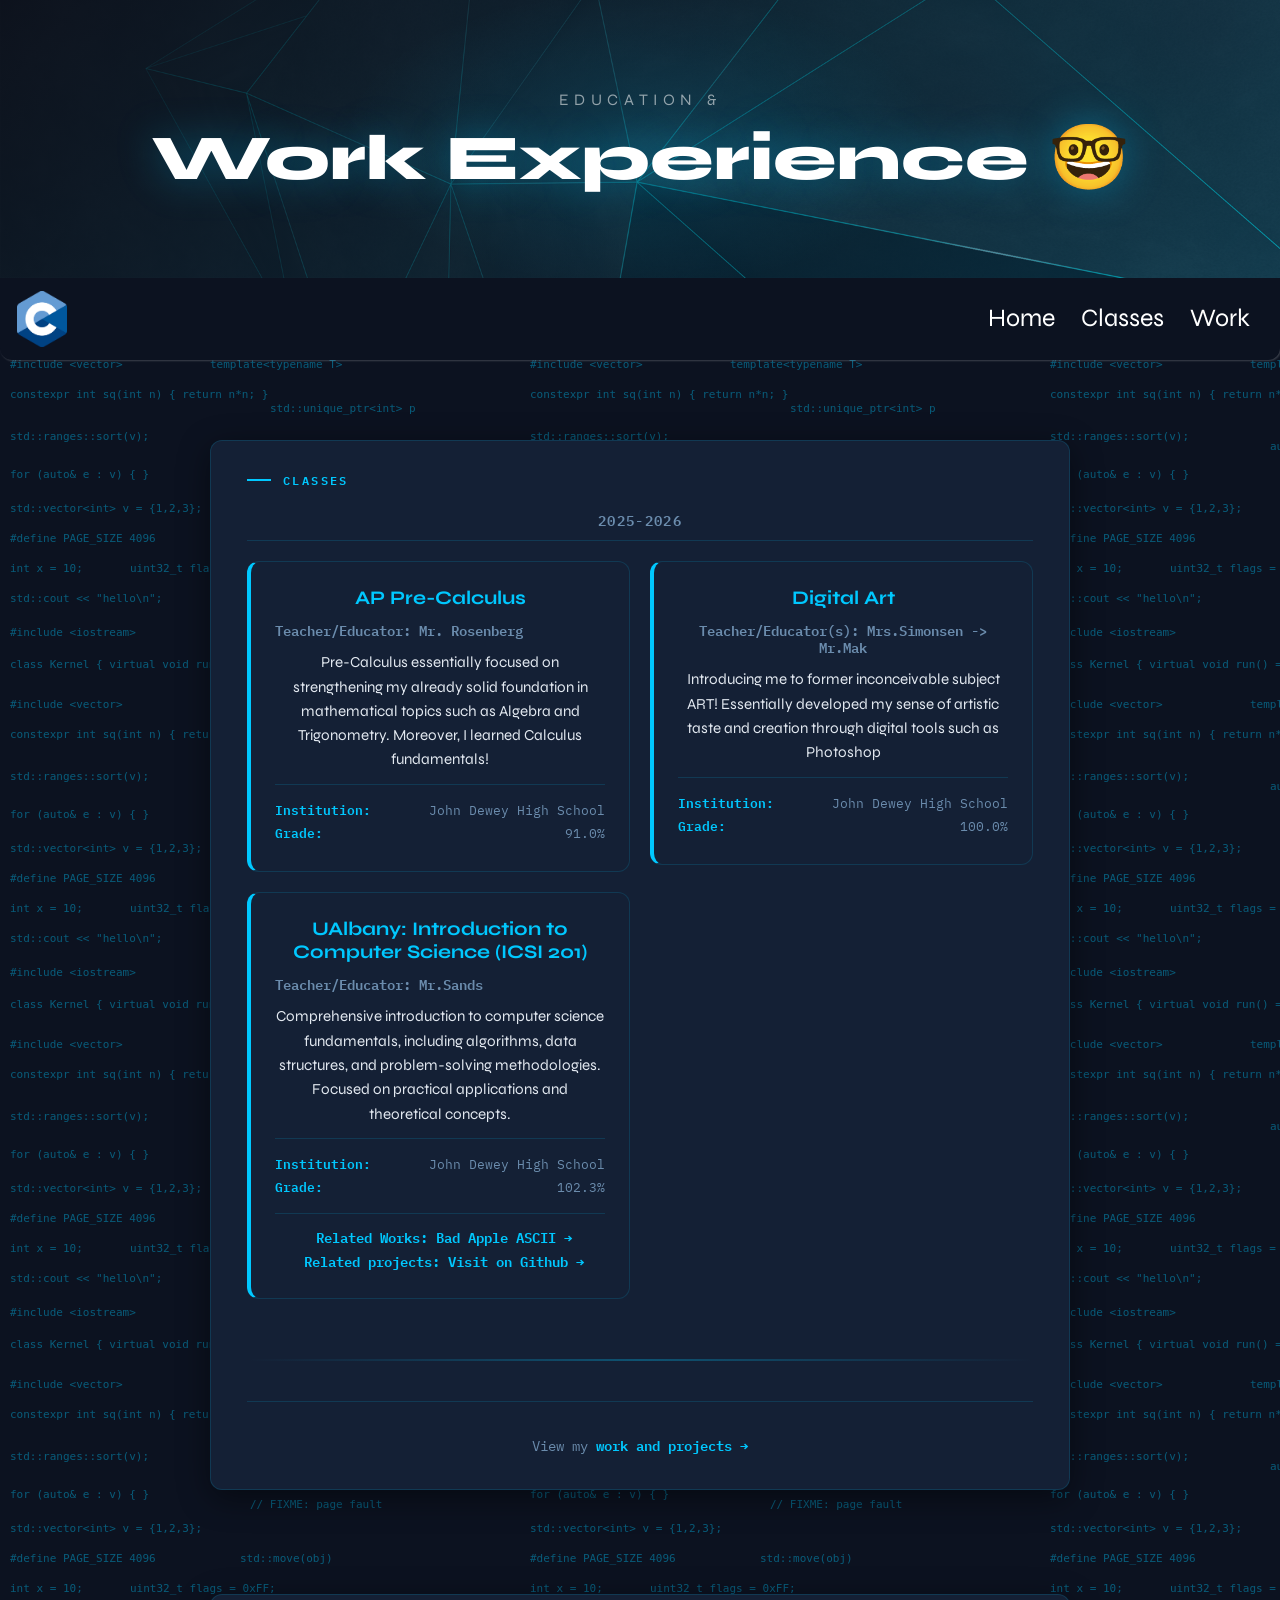
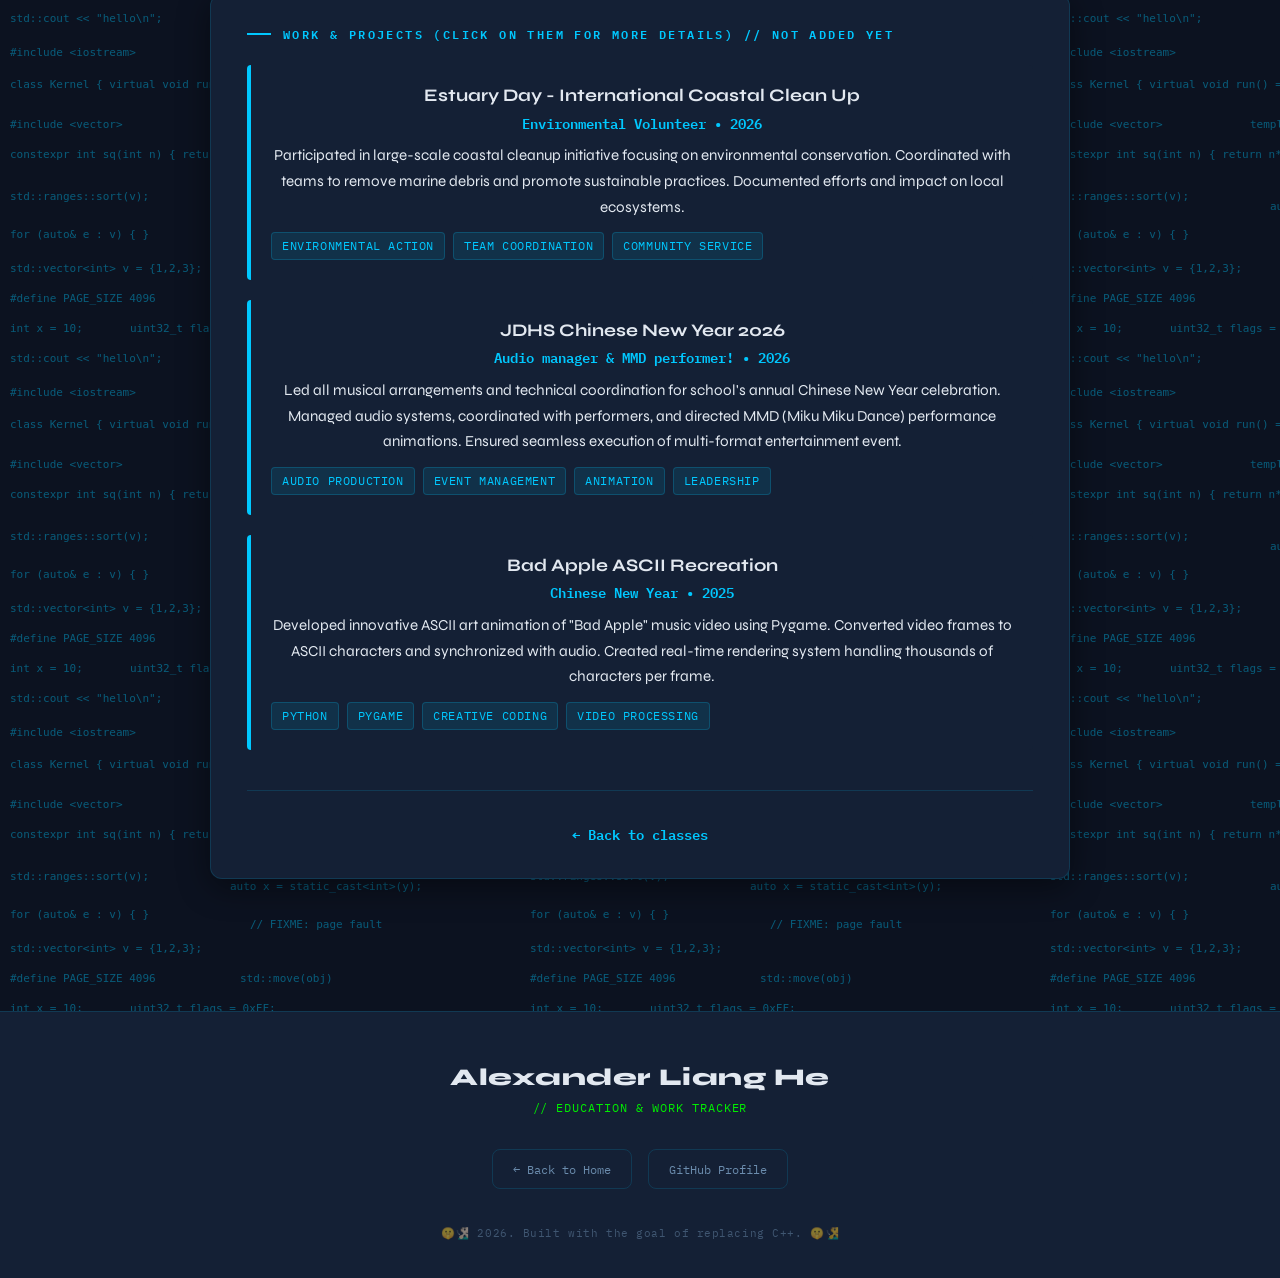
==== education.html @ f691850e "Education page" ====
﻿<!DOCTYPE html>
<html lang="en">

<head>
    <meta charset="UTF-8">
    <meta content="width=device-width, initial-scale=1" name="viewport">
    <title>Alexander's Education & Work</title>
    <link href="images/favicon.png" rel="icon">

    <!-- Google Fonts -->
    <link rel="preconnect" href="https://fonts.googleapis.com">
    <link rel="preconnect" href="https://fonts.gstatic.com" crossorigin>
    <link
        href="https://fonts.googleapis.com/css2?family=Syne:wght@400;600;700;800&family=IBM+Plex+Mono:wght@400;500;600&display=swap"
        rel="stylesheet">

    <!-- Bootstrap -->
    <link href="https://cdn.jsdelivr.net/npm/bootstrap@5.3.3/dist/css/bootstrap.min.css" rel="stylesheet">
    <script src="https://cdn.jsdelivr.net/npm/bootstrap@5.3.3/dist/js/bootstrap.bundle.min.js"></script>

    <link href="styles/header.css" rel="stylesheet" type="text/css">
    <link href="styles/intro.css" rel="stylesheet" type="text/css">
    <link href="styles/special.css" rel="stylesheet" type="text/css">
    <link href="styles/future.css" rel="stylesheet" type="text/css">
    <link href="styles/footer.css" rel="stylesheet" type="text/css">
    <link href="styles/class.css" rel="stylesheet" type="text/css">
</head>

<body>
    <!-- HEADER -->
    <div class="header">
        <div class="header-title">
            <h1 class="div-header-text">Education &</h1>
            <h1 class="div-header-text">Work Experience 🤓</h1>
        </div>
    </div>

    <!-- NAVBAR -->
    <nav class="navbar navbar-expand-sm navbar-dark nav-bg sticky-top">
        <div class="container-fluid">
            <a href="index.html" class="navbar-icon">
                <img src="images/C_Logo.png" class="navbar-brand logo" alt="Logo" width="50px">
                <button class="navbar-toggler" type="button" data-bs-toggle="collapse" data-bs-target="#mynavbar">
                    <span class="navbar-toggler-icon"></span>
                </button>
            </a>
            <div class="collapse navbar-collapse" id="mynavbar">
                <ul class="navbar-nav" style="margin-left: auto;">
                    <li class="nav-item nav-item-active">
                        <a class="nav-link" href="index.html">Home</a>
                    </li>
                    <li class="nav-item nav-item-active">
                        <a class="nav-link" href="#classes">Classes</a>
                    </li>
                    <li class="nav-item nav-item-active">
                        <a class="nav-link" href="#work">Work</a>
                    </li>
                </ul>
            </div>
        </div>
    </nav>

    <div class="contents">
        <!-- CLASSES SECTION -->
        <div class="intro education-section" id="classes">
            <h2 class="section-title">Classes</h2>

            <!-- 2025-2026 Year Group -->
            <h3 class="year-group-title">2025-2026</h3>
            <div class="classes-container">
                <div class="class">
                    <h2>AP Pre-Calculus</h2>
                    <h3>Teacher/Educator: Mr. Rosenberg</h3>
                    <p>Pre-Calculus essentially focused on strengthening my already solid foundation in mathematical
                        topics such as Algebra and Trigonometry. Moreover, I learned Calculus fundamentals!</p>
                    <div class="class-meta">
                        <div class="class-meta-item">
                            <span class="class-meta-label">Institution:</span>
                            <span>John Dewey High School</span>
                        </div>
                        <div class="class-meta-item">
                            <span class="class-meta-label">Grade:</span>
                            <span>91.0%</span>
                        </div>
                    </div>
                </div>

                <div class="class">
                    <h2>Digital Art</h2>
                    <h3>Teacher/Educator(s): Mrs.Simonsen -> Mr.Mak</h3>
                    <p>Introducing me to former inconceivable subject ART! Essentially developed my sense of artistic
                        taste and creation through digital tools such as Photoshop</p>
                    <div class="class-meta">
                        <div class="class-meta-item">
                            <span class="class-meta-label">Institution:</span>
                            <span>John Dewey High School</span>
                        </div>
                        <div class="class-meta-item">
                            <span class="class-meta-label">Grade:</span>
                            <span>100.0%</span>
                        </div>
                    </div>
                </div>

                <div class="class">
                    <h2>UAlbany: Introduction to Computer Science (ICSI 201)</h2>
                    <h3>Teacher/Educator: Mr.Sands</h3>
                    <p>Comprehensive introduction to computer science fundamentals, including algorithms, data
                        structures, and problem-solving methodologies. Focused on practical applications and theoretical
                        concepts.</p>
                    <div class="class-meta">
                        <div class="class-meta-item">
                            <span class="class-meta-label">Institution:</span>
                            <span>John Dewey High School</span>
                        </div>
                        <div class="class-meta-item">
                            <span class="class-meta-label">Grade:</span>
                            <span>102.3%</span>
                        </div>
                    </div>
                    <div class="class-related-work">
                        <a href="#work-badapple" class="work-link">Related Works: Bad Apple ASCII →</a>
                        <a href="#" class="work-link">Related projects: Visit on Github →</a>
                    </div>
                </div>



            </div>

            <div class="section-divider"></div>

            <div class="section-redirect">
                <p>View my <a href="#work" class="redirect-link">work and projects →</a></p>
            </div>
        </div>

        <!-- WORK SECTION -->
        <div class="intro education-section" id="work">
            <h2 class="section-title">Work & Projects (Click on them for more details) // Not added yet</h2>

            <div class="work-container">
                <!-- Example Work 1 -->
                <div class="work" id="work-estuary">
                    <h2>Estuary Day - International Coastal Clean Up</h2>
                    <h3> Environmental Volunteer • 2026</h3>
                    <p>Participated in large-scale coastal cleanup initiative focusing on environmental
                        conservation. Coordinated with teams to remove marine debris and promote sustainable
                        practices. Documented efforts and impact on local ecosystems.</p>
                    <div class="work-tags">
                        <span class="work-tag">Environmental Action</span>
                        <span class="work-tag">Team Coordination</span>
                        <span class="work-tag">Community Service</span>
                    </div>
                </div>

                <!-- Example Work 2 -->
                <div class="work" id="work-cny">
                    <h2>JDHS Chinese New Year 2026</h2>
                    <h3> Audio manager & MMD performer! • 2026</h3>
                    <p>Led all musical arrangements and technical coordination for school's annual Chinese New
                        Year celebration. Managed audio systems, coordinated with performers, and directed MMD
                        (Miku Miku Dance) performance animations. Ensured seamless execution of multi-format
                        entertainment event.</p>
                    <div class="work-tags">
                        <span class="work-tag">Audio Production</span>
                        <span class="work-tag">Event Management</span>
                        <span class="work-tag">Animation</span>
                        <span class="work-tag">Leadership</span>
                    </div>
                </div>

                <!-- Example Work 3 -->
                <div class="work" id="work-badapple">
                    <h2>Bad Apple ASCII Recreation</h2>
                    <h3>Chinese New Year • 2025</h3>
                    <p>Developed innovative ASCII art animation of "Bad Apple" music video using Pygame.
                        Converted video frames to ASCII characters and synchronized with audio. Created
                        real-time rendering system handling thousands of characters per frame.</p>
                    <div class="work-tags">
                        <span class="work-tag">Python</span>
                        <span class="work-tag">Pygame</span>
                        <span class="work-tag">Creative Coding</span>
                        <span class="work-tag">Video Processing</span>
                    </div>
                </div>
            </div>

            <div class="section-redirect">
                <p><a href="#classes" class="redirect-link">← Back to classes</a></p>
            </div>
        </div>
    </div>

    <!-- FOOTER -->
    <div class="site-footer">
        <h3 class="footer-name">Alexander Liang He</h3>
        <p class="footer-tagline">// EDUCATION & WORK TRACKER</p>
        <div class="footer-links">
            <a href="index.html" class="footer-link">← Back to Home</a>
            <a href="https://github.com/Dynosuars" class="footer-link">GitHub Profile</a>
        </div>
        <p class="footer-copy">🤫🧏🏻‍♂️ 2026. Built with the goal of replacing C++. 🤫🧏‍♂️</p>
    </div>
</body>

</html>
---- styles/header.css ----
/* ============================================================
   C++ CODE PATTERN — tiled SVG on the body background
   ============================================================ */
body {
    /* The SVG tile is a 520×340 block with ~8 staggered code lines.
       It repeats seamlessly in both axes across the entire page.    */
    background-color: var(--bg, #0c1220);
    background-image: url("data:image/svg+xml,%3Csvg xmlns='http://www.w3.org/2000/svg' width='520' height='340'%3E%3Cstyle%3Etext%7Bfont-family:'IBM Plex Mono',monospace;font-size:11px;fill:%2300c8ff;fill-opacity:.4%7D%3C/style%3E%3Ctext x='10'  y='28' %3E%23include %26lt%3Bvector%26gt%3B%3C/text%3E%3Ctext x='210' y='28' fill='%23a78bfa' fill-opacity='.065'%3Etemplate%26lt%3Btypename T%26gt%3B%3C/text%3E%3Ctext x='10'  y='58' %3Econstexpr int sq(int n) %7B return n*n%3B %7D%3C/text%3E%3Ctext x='270' y='72' fill='%23a78bfa' fill-opacity='.065'%3Estd%3A%3Aunique_ptr%26lt%3Bint%26gt%3B p%3C/text%3E%3Ctext x='10'  y='100'%3Estd%3A%3Aranges%3A%3Asort(v)%3B%3C/text%3E%3Ctext x='230' y='110'%3Eauto x %3D static_cast%26lt%3Bint%26gt%3B(y)%3B%3C/text%3E%3Ctext x='10'  y='138'%3Efor (auto%26amp%3B e : v) %7B %7D%3C/text%3E%3Ctext x='250' y='148' fill='%23a78bfa' fill-opacity='.065'%3E%2F%2F FIXME%3A page fault%3C/text%3E%3Ctext x='10'  y='172'%3Estd%3A%3Avector%26lt%3Bint%26gt%3B v %3D %7B1%2C2%2C3%7D%3B%3C/text%3E%3Ctext x='10'  y='202'%3E%23define PAGE_SIZE 4096%3C/text%3E%3Ctext x='240' y='202' fill='%23a78bfa' fill-opacity='.12'%3Estd%3A%3Amove(obj)%3C/text%3E%3Ctext x='10'  y='232'%3Eint x %3D 10%3B%3C/text%3E%3Ctext x='130' y='232'%3Euint32_t flags %3D 0xFF%3B%3C/text%3E%3Ctext x='10'  y='262'%3Estd%3A%3Acout %26lt%3B%26lt%3B %22hello%5Cn%22%3B%3C/text%3E%3Ctext x='240' y='272' fill='%23a78bfa' fill-opacity='.065'%3Enamespace os %7B %7D%3C/text%3E%3Ctext x='10'  y='296'%3E%23include %26lt%3Biostream%26gt%3B%3C/text%3E%3Ctext x='240' y='306'%3Esize_t n %3D sizeof(int)%3B%3C/text%3E%3Ctext x='10'  y='328' fill='%23a78bfa' fill-opacity='.065'%3Eclass Kernel %7B virtual void run() %3D 0%3B %7D%3B%3C/text%3E%3C/svg%3E");
    background-repeat: repeat;
    background-size: 520px 340px;
}

/* Lift all real content above the pattern */
.header,
.contents {
    position: relative;
    z-index: 1;
}

/* ============================================================
   DESIGN TOKENS
   ============================================================ */
:root {
    --bg:        #0c1220;
    --surface:   #142035;
    --surface-2: #1b2d47;
    --accent:    #00c8ff;
    --accent-2:  #a78bfa;
    --text:      #e2e8f0;
    --muted:     #6b8cad;
    --border:    rgba(0, 200, 255, 0.15);
    --shadow:    0 8px 32px rgba(0, 0, 0, 0.45);
    --font-head: 'Syne', sans-serif;
    --font-mono: 'IBM Plex Mono', monospace;
    --radius:    12px;
}

/* ============================================================
   BASE
   ============================================================ */
*,
*::before,
*::after {
    box-sizing: border-box;
}

body {
    margin: 0;
    padding: 0;
    font-family: var(--font-head);
    background-color: var(--bg);
    color: var(--text);
    -webkit-font-smoothing: antialiased;
}

/* ============================================================
   HEADER
   ============================================================ */
.header {
    position: relative;
    padding: 90px 20px 80px;
    text-align: center;
    background-image: url("../images/bg3.png");
    background-repeat: no-repeat;
    background-position: center center;
    background-size: cover;
    overflow: hidden;
}

/* Dark overlay so text stays readable over any background image */
.header::before {
    content: '';
    position: absolute;
    inset: 0;
    background: linear-gradient(
        135deg,
        rgba(10, 16, 28, 0.88) 0%,
        rgba(0, 80, 120, 0.45) 100%
    );
    z-index: 0;
}

/* Subtle glow dot in the background */
.header::after {
    content: '';
    position: absolute;
    top: 50%;
    left: 50%;
    transform: translate(-50%, -50%);
    width: 600px;
    height: 300px;
    background: radial-gradient(ellipse, rgba(0, 200, 255, 0.12) 0%, transparent 70%);
    z-index: 0;
    pointer-events: none;
}

.header-title {
    position: relative;
    z-index: 1;
}

.div-header-text {
    font-family: var(--font-head);
    color: #fff;
    margin: 0;
    line-height: 1.2;
}

/* "Welcome to" line */
.div-header-text:first-child {
    font-size: 1rem;
    font-weight: 400;
    letter-spacing: 0.35em;
    text-transform: uppercase;
    opacity: 0.55;
    margin-bottom: 12px;
}

/* "Dyno's website!" line */
.div-header-text:last-child {
    font-size: clamp(2.4rem, 6vw, 4rem);
    font-weight: 800;
    text-shadow: 0 0 40px rgba(0, 200, 255, 0.35);
}

/* ============================================================
   PAGE WRAPPER
   ============================================================ */
.contents {
    max-width: 900px;
    margin: 0 auto;
    padding: 40px 20px 80px;
    display: flex;
    flex-direction: column;
    gap: 24px;
}

/* ============================================================
   CARD BASE  (intro shares this shell)
   ============================================================ */
.intro {
    background-color: var(--surface);
    padding: 32px 36px;
    border-radius: var(--radius);
    border: 1px solid var(--border);
    box-shadow: var(--shadow);
    width: 100%;
    animation: fadeUp 0.5s ease both;
}

.intro:nth-child(2) { animation-delay: 0.1s; }

@keyframes fadeUp {
    from { opacity: 0; transform: translateY(20px); }
    to   { opacity: 1; transform: translateY(0);    }
}

@media (min-width: 900px) {
    .intro {
        text-align: center;
    }
}

.navbar-icon{
    margin-left: 5px;
}

.nav-item-active{
    color: white;
    font-size: 20px;
}

.nav-item-active a{
    color: white;
    font-size: 25px;
    font-weight: 300;
    margin-right: 10px;
    font-family: var(--font-head);
}

.nav-item-active a:hover{
    color: var(--accent);
    font-size:25px;
}

.nav-bg{
    background-color: var(--bg);
    border-bottom-left-radius: var(--radius);
    border-bottom-right-radius: var(--radius);
    box-shadow: rgba(255, 255, 255, 0.2) 1px 1px 2px;
}
---- styles/intro.css ----
/* ============================================================
   GOOGLE FONTS  — loaded from index.html, declared here for clarity
   Syne (headings) + IBM Plex Mono (code accents)
   ============================================================ */

/* ============================================================
   SECTION LABEL UTILITY
   ============================================================ */
.section-label {
    font-family: var(--font-mono);
    font-size: 0.7rem;
    letter-spacing: 0.2em;
    text-transform: uppercase;
    color: var(--accent);
    opacity: 0.75;
    margin-bottom: 6px;
}

/* ============================================================
   ABOUT ME CARD
   ============================================================ */
.Aboutme {
    font-family: var(--font-mono);
    font-size: 0.75rem;
    font-weight: 500;
    letter-spacing: 0.2em;
    text-transform: uppercase;
    color: var(--accent);
    text-align: center;
    margin-bottom: 24px;
    opacity: 0.8;
}

/* Animated C / C++ highlight */
.animated-blue {
    color: var(--accent);
    font-family: var(--font-mono);
    font-weight: 600;
    position: relative;
    display: inline-block;
    padding: 0 2px;
    transition: color 0.2s;
}

.animated-blue::after {
    content: '';
    position: absolute;
    bottom: -1px;
    left: 0;
    width: 0;
    height: 1.5px;
    background: var(--accent);
    transition: width 0.3s ease;
}

.animated-blue:hover {
    color: #fff;
}

.animated-blue:hover::after {
    width: 100%;
}

/* Goal block */
.goal {
    margin-bottom: 20px;
    text-align: left;
}

@media (min-width: 900px) {
    .goal { text-align: center; }
}

.goal-header {
    font-family: var(--font-mono);
    font-size: 0.75rem;
    letter-spacing: 0.15em;
    text-transform: uppercase;
    color: var(--accent);
    margin-bottom: 6px;
}

.goal-text {
    font-size: 1.05rem;
    line-height: 1.75;
    color: var(--text);
    margin: 0;
}

/* Interest block */
.interest {
    border-top: 1px solid var(--border);
    border-bottom: 1px solid var(--border);
    padding: 20px 0;
    color: var(--muted);
    font-size: 0.95rem;
    line-height: 1.8;
    margin: 20px 0;
}

.interest h2 {
    font-family: var(--font-mono);
    font-size: 0.75rem;
    letter-spacing: 0.15em;
    text-transform: uppercase;
    color: var(--accent);
    margin-bottom: 8px;
}

/* ============================================================
   GITHUB LINK BUTTON
   ============================================================ */
.github-link {
    margin-top: 28px;
}

.github-link-title {
    font-family: var(--font-mono);
    font-size: 0.85rem;
    font-weight: 400;
    color: #00ee00;
    margin-bottom: 14px;
    letter-spacing: 0.05em;
}

.github-link-link {
    text-decoration: none;
    display: inline-block;
}

.link-button {
    display: inline-flex;
    align-items: center;
    gap: 12px;
    background: transparent;
    border: 1px solid var(--accent);
    color: var(--accent);
    padding: 12px 24px;
    border-radius: 8px;
    cursor: pointer;
    font-family: var(--font-head);
    font-size: 0.95rem;
    font-weight: 600;
    transition: background 0.25s, color 0.25s, box-shadow 0.25s, transform 0.15s;
    /* Remove the old fixed 60x60 sizing */
    width: auto;
    height: auto;
}

.link-button:hover {
    background: var(--accent);
    color: var(--bg);
    box-shadow: 0 0 24px rgba(0, 200, 255, 0.3);
    transform: translateY(-2px);
}

.github-link-logo {
    width: 22px;
    height: 22px;
    object-fit: contain;
    /* The white logo works great on our dark theme */
    transition: opacity 0.1s ease;
    flex-shrink: 0;
}

.link-button-text {
    font-size: 0.88rem;
    margin: 0;
    white-space: nowrap;
}

/*EDUCATION CARD*/
.education-title {
    font-family: var(--font-mono);
    font-size: 0.75rem;
    letter-spacing: 0.2em;
    text-transform: uppercase;
    color: var(--accent);
    opacity: 0.8;
    margin-bottom: 16px;
    text-align: center;
}

.education-card {
    background: var(--surface-2);
    border: 1px solid var(--border);
    border-radius: 8px;
    padding: 20px 24px;
    text-align: left;
}

.education-subtitle {
    font-size: 1rem;
    color: var(--accent-2);
    font-weight: 600;
    margin-bottom: 8px;
}

.education-detail {
    font-size: 0.9rem;
    color: var(--muted);
    line-height: 1.65;
    margin: 0;
}
.btn-redirection {
    display: inline-block;
    padding: 10px 20px;
    background-color: var(--accent);
    color: white;
    text-decoration: none;
    border-radius: 5px;
    transition: background-color 0.3s ease;
}

/* Experience */
.Contributions {
    background: var(--surface);
    border: 1px solid var(--border);
    border-radius: var(--radius);
    padding: 32px;
    box-shadow: var(--shadow);
    animation: fadeUp 0.5s ease 0.2s both;
}

.Contributions-header h2 {
    font-size: 1.4rem;
    font-weight: 700;
    color: var(--text);
    border-left: 3px solid var(--accent);
    padding-left: 14px;
    margin: 0 0 24px;
}

.projects {
    justify-content: center;
    display: grid;
    grid-template-columns: repeat(auto-fit, minmax(260px, 1fr));
    gap: 20px;
}

/* Cap lone posts so they don't stretch full-width */
.post {
    max-width: 480px;
    width: 100%;
    margin-inline: auto;
}

.post {
    background: var(--surface-2);
    border: 1px solid var(--border);
    border-radius: 10px;
    padding: 18px;
    transition: transform 0.2s ease, box-shadow 0.2s ease;
}

.post:hover {
    transform: translateY(-4px);
    box-shadow: 0 16px 40px rgba(0, 0, 0, 0.5);
}

.post > p {
    font-family: var(--font-mono);
    font-size: 0.78rem;
    color: var(--muted);
    margin: 0 0 12px;
    letter-spacing: 0.03em;
}

.video {
    width: 100%;
    height: 195px;
    border-radius: 7px;
    border: none;
    display: block;
}

/* Carousel sizing */
.carousel {
    border-radius: 7px;
    overflow: hidden;
}

.carousel img {
    height: 195px;
    object-fit: cover;
    width: 100%;
    display: block;
}

/* ============================================================
   Future PROJECTS (information section)
   ============================================================ */
.information {
    background: var(--surface);
    border: 1px solid var(--border);
    border-radius: var(--radius);
    padding: 32px;
    box-shadow: var(--shadow);
    animation: fadeUp 0.5s ease 0.3s both;
}

.information h2 {
    font-size: 1.4rem;
    font-weight: 700;
    color: var(--text);
    border-left: 3px solid var(--accent-2);
    padding-left: 14px;
    margin: 0 0 24px;
}

/* Override Bootstrap card colours */
.information .card {
    background-color: var(--surface-2) !important;
    border: 1px solid var(--border) !important;
    border-radius: 10px;
    color: var(--text) !important;
    transition: transform 0.2s ease, box-shadow 0.2s ease;
}

.information .card:hover {
    transform: translateY(-4px);
    box-shadow: 0 16px 40px rgba(0, 0, 0, 0.5);
}

.information .card h5 {
    color: var(--text);
    font-weight: 700;
}

.information .card p {
    color: var(--muted);
    font-size: 0.88rem;
    line-height: 1.6;
}

.information .btn-primary {
    background: var(--accent) !important;
    border-color: var(--accent) !important;
    color: var(--bg) !important;
    font-weight: 700;
    font-size: 0.8rem;
    letter-spacing: 0.05em;
    transition: background 0.2s, box-shadow 0.2s;
}

.information .btn-primary:hover {
    background: transparent !important;
    color: var(--accent) !important;
    border-color: var(--accent) !important;
    box-shadow: 0 0 12px rgba(0, 200, 255, 0.25);
}
---- styles/special.css ----
.carousel-inner{
    height:max-content;
}
---- styles/future.css ----
.comment{
        font-family: var(--font-mono);
        font-size: 0.85rem;
        font-weight: 400;
        color: var(--muted);
        margin-top: 12px;
        letter-spacing: 0.05em;
}
---- styles/footer.css ----
.site-footer {
    position: relative;
    z-index: 1;
    text-align: center;
    padding: 52px 24px 36px;
    border-top: 1px solid var(--border);
    margin-top: 12px;
    background-color: var(--surface);
}

.footer-name {
    font-family: var(--font-head);
    font-size: 1.5rem;
    font-weight: 800;
    color: var(--text);
    margin: 0 0 6px;
    letter-spacing: 0.02em;
}

.footer-tagline {
    font-family: var(--font-mono);
    font-size: 0.75rem;
    color: #00ee00;
    letter-spacing: 0.08em;
    margin: 0 0 32px;
}

.footer-links {
    display: flex;
    flex-wrap: wrap;
    justify-content: center;
    gap: 16px;
    margin-bottom: 36px;
}

.footer-link {
    display: inline-flex;
    align-items: center;
    gap: 9px;
    padding: 10px 20px;
    border: 1px solid var(--border);
    border-radius: 8px;
    color: var(--muted);
    text-decoration: none;
    font-family: var(--font-mono);
    font-size: 0.78rem;
    transition: color 0.2s, border-color 0.2s, background 0.2s, transform 0.15s;
}

.footer-link:hover {
    color: var(--accent);
    border-color: var(--accent);
    background: rgba(0, 200, 255, 0.06);
    transform: translateY(-2px);
}

.footer-icon {
    width: 16px;
    height: 16px;
    flex-shrink: 0;
}

.footer-link-label {
    white-space: nowrap;
}

.footer-copy {
    font-family: var(--font-mono);
    font-size: 0.7rem;
    color: var(--muted);
    opacity: 0.5;
    margin: 0;
    letter-spacing: 0.05em;
}
---- styles/class.css ----
/* ============================================================
   EDUCATION PAGE MODULAR STYLES
   ============================================================ */

/* Education Section */
.education-section {
    margin: 40px 0;
}

.section-title {
    font-family: var(--font-mono);
    font-size: 0.75rem;
    font-weight: 600;
    letter-spacing: 0.2em;
    text-transform: uppercase;
    color: var(--accent);
    margin-bottom: 24px;
    display: flex;
    align-items: center;
    gap: 12px;
}

.section-title::before {
    content: '';
    display: inline-block;
    width: 24px;
    height: 2px;
    background: var(--accent);
}

/* ============================================================
   YEAR GROUP STYLING
   ============================================================ */

.year-group-title {
    font-family: var(--font-mono);
    font-size: 0.85rem;
    font-weight: 600;
    letter-spacing: 0.1em;
    text-transform: uppercase;
    color: var(--muted);
    margin: 32px 0 20px 0;
    padding-bottom: 12px;
    border-bottom: 1px solid var(--border);
}

.year-group-title:first-of-type {
    margin-top: 0;
}

/* ============================================================
   SECTION DIVIDER
   ============================================================ */

.section-divider {
    height: 2px;
    background: linear-gradient(90deg, transparent, var(--accent), transparent);
    margin: 60px 0 40px 0;
    opacity: 0.3;
}

/* ============================================================
   SECTION REDIRECT
   ============================================================ */

.section-redirect {
    text-align: center;
    margin-top: 40px;
    padding-top: 32px;
    border-top: 1px solid var(--border);
}

.section-redirect p {
    font-family: var(--font-mono);
    font-size: 0.9rem;
    color: var(--muted);
    margin: 0;
}

.redirect-link {
    color: var(--accent);
    text-decoration: none;
    font-weight: 600;
    transition: all 0.2s ease;
    position: relative;
    display: inline-block;
}

.redirect-link:hover {
    color: var(--accent-2);
    transform: translateX(4px);
}

.redirect-link::after {
    content: '';
    position: absolute;
    bottom: -2px;
    left: 0;
    width: 0;
    height: 1px;
    background: var(--accent);
    transition: width 0.3s ease;
}

.redirect-link:hover::after {
    width: 100%;
}

/* ============================================================
   CLASS MODULE SYSTEM
   ============================================================ */

.classes-container {
    display: grid;
    grid-template-columns: repeat(auto-fit, minmax(300px, 1fr));
    gap: 20px;
    margin-bottom: 32px;
}

.class {
    background: var(--surface);
    border: 1px solid var(--border);
    border-left: 4px solid var(--accent);
    border-radius: var(--radius);
    padding: 24px;
    transition: all 0.3s ease;
    position: relative;
    overflow: hidden;
    height:fit-content;
}

.class::before {
    content: '';
    position: absolute;
    top: 0;
    left: 0;
    right: 0;
    height: 3px;
    background: linear-gradient(90deg, var(--accent), transparent);
    opacity: 0;
    transition: opacity 0.3s ease;
}

.class:hover {
    border-color: var(--accent);
    background: var(--surface-2);
    transform: translateY(-4px);
    box-shadow: 0 8px 24px rgba(0, 200, 255, 0.1);
}

.class:hover::before {
    opacity: 1;
}

.class h2 {
    font-family: var(--font-head);
    font-size: 1.2rem;
    font-weight: 700;
    color: var(--accent);
    margin: 0 0 12px 0;
    padding: 0;
}

.class h3 {
    font-family: var(--font-mono);
    font-size: 0.9rem;
    font-weight: 600;
    color: var(--muted);
    margin: 0 0 12px 0;
    padding: 0;
    display: flex;
    align-items: center;
    gap: 8px;
}

.class p {
    font-family: var(--font-head);
    font-size: 0.95rem;
    color: var(--text);
    line-height: 1.6;
    margin: 8px 0 0 0;
    padding: 0;
}

.class-meta {
    font-family: var(--font-mono);
    font-size: 0.8rem;
    color: var(--muted);
    margin: 12px 0 0 0;
    padding-top: 12px;
    border-top: 1px solid var(--border);
}

.class-meta-item {
    display: flex;
    justify-content: space-between;
    margin: 4px 0;
}

.class-meta-label {
    color: var(--accent);
    font-weight: 600;
}

.class-actions {
    margin-top: 16px;
    display: flex;
    gap: 8px;
}

.class-related-work {
    margin-top: 16px;
    padding-top: 12px;
    border-top: 1px solid var(--border);
}

.work-link {
    font-family: var(--font-mono);
    font-size: 0.85rem;
    color: var(--accent);
    text-decoration: none;
    font-weight: 600;
    transition: all 0.2s ease;
    display: inline-block;
}

.work-link:hover {
    color: var(--accent-2);
    transform: translateX(4px);
}

.work-link::before {
    content: '→ ';
    opacity: 0;
    transform: translateX(-8px);
    transition: all 0.2s ease;
    display: inline-block;
}

.work-link:hover::before {
    opacity: 1;
    transform: translateX(0);
}

/* ============================================================
   WORK ITEMS
   ============================================================ */

.work-container {
    display: flex;
    flex-direction: column;
    gap: 20px;
    margin-bottom: 32px;
}

.work {
    background: var(--surface);
    border-left: 4px solid var(--accent);
    padding: 20px;
    border-radius: 4px;
    transition: all 0.3s ease;
}

.work:hover {
    background: var(--surface-2);
    box-shadow: 0 4px 16px rgba(0, 200, 255, 0.08);
    border-left-color: var(--accent-2);
}

.work h2 {
    font-family: var(--font-head);
    font-size: 1.1rem;
    font-weight: 700;
    color: var(--text);
    margin: 0 0 8px 0;
    padding: 0;
}

.work h3 {
    font-family: var(--font-mono);
    font-size: 0.85rem;
    color: var(--accent);
    font-weight: 600;
    margin: 0 0 12px 0;
    padding: 0;
}

.work p {
    font-family: var(--font-head);
    font-size: 0.95rem;
    color: var(--text);
    line-height: 1.7;
    margin: 12px 0 0 0;
    padding: 0;
}

.work-meta {
    font-family: var(--font-mono);
    font-size: 0.8rem;
    color: var(--muted);
    margin: 8px 0;
    padding: 0;
    display: flex;
    gap: 16px;
    flex-wrap: wrap;
}

.work-meta-item {
    display: flex;
    align-items: center;
    gap: 6px;
}

.work-meta-label {
    color: var(--accent);
    font-weight: 600;
}

.work-tags {
    display: flex;
    gap: 8px;
    margin-top: 12px;
    flex-wrap: wrap;
}

.work-tag {
    font-family: var(--font-mono);
    font-size: 0.75rem;
    padding: 4px 10px;
    background: rgba(0, 200, 255, 0.1);
    color: var(--accent);
    border: 1px solid rgba(0, 200, 255, 0.2);
    border-radius: 4px;
    text-transform: uppercase;
    letter-spacing: 0.05em;
}

.work-actions {
    margin-top: 16px;
    display: flex;
    gap: 8px;
}

/* ============================================================
   FORM STYLES
   ============================================================ */

.add-form {
    background: var(--surface);
    border: 1px solid var(--border);
    border-radius: var(--radius);
    padding: 24px;
    margin-bottom: 32px;
}

.add-form-title {
    font-family: var(--font-head);
    font-size: 1.1rem;
    font-weight: 700;
    color: var(--text);
    margin-bottom: 20px;
}

.form-group {
    margin-bottom: 16px;
}

.form-label {
    font-family: var(--font-mono);
    font-size: 0.8rem;
    font-weight: 600;
    color: var(--accent);
    text-transform: uppercase;
    letter-spacing: 0.05em;
    display: block;
    margin-bottom: 8px;
}

.form-input,
.form-textarea,
.form-select {
    width: 100%;
    padding: 12px;
    background: var(--surface-2);
    border: 1px solid var(--border);
    border-radius: 6px;
    color: var(--text);
    font-family: var(--font-head);
    font-size: 0.95rem;
    transition: all 0.2s ease;
}

.form-input:focus,
.form-textarea:focus,
.form-select:focus {
    outline: none;
    border-color: var(--accent);
    box-shadow: 0 0 0 2px rgba(0, 200, 255, 0.15);
    background: rgba(0, 200, 255, 0.02);
}

.form-textarea {
    resize: vertical;
    min-height: 100px;
}

.form-row {
    display: grid;
    grid-template-columns: 1fr 1fr;
    gap: 16px;
}

@media (max-width: 640px) {
    .form-row {
        grid-template-columns: 1fr;
    }
}

.form-button {
    background: var(--accent);
    color: var(--bg);
    border: none;
    padding: 12px 32px;
    border-radius: 6px;
    font-family: var(--font-mono);
    font-size: 0.8rem;
    font-weight: 600;
    text-transform: uppercase;
    letter-spacing: 0.1em;
    cursor: pointer;
    transition: all 0.2s ease;
}

.form-button:hover {
    background: var(--accent-2);
    transform: translateY(-2px);
    box-shadow: 0 4px 12px rgba(0, 200, 255, 0.3);
}

.delete-button {
    background: rgba(255, 100, 100, 0.2);
    color: #ff6464;
    border: 1px solid rgba(255, 100, 100, 0.3);
    padding: 6px 12px;
    border-radius: 4px;
    font-family: var(--font-mono);
    font-size: 0.75rem;
    font-weight: 600;
    cursor: pointer;
    transition: all 0.2s ease;
}

.delete-button:hover {
    background: rgba(255, 100, 100, 0.3);
    border-color: rgba(255, 100, 100, 0.5);
}

/* ============================================================
   EMPTY STATE
   ============================================================ */

.empty-state {
    text-align: center;
    padding: 40px 20px;
    color: var(--muted);
}

.empty-state-icon {
    font-size: 3rem;
    margin-bottom: 16px;
    opacity: 0.5;
}

.empty-state-text {
    font-family: var(--font-mono);
    font-size: 0.95rem;
    letter-spacing: 0.05em;
}
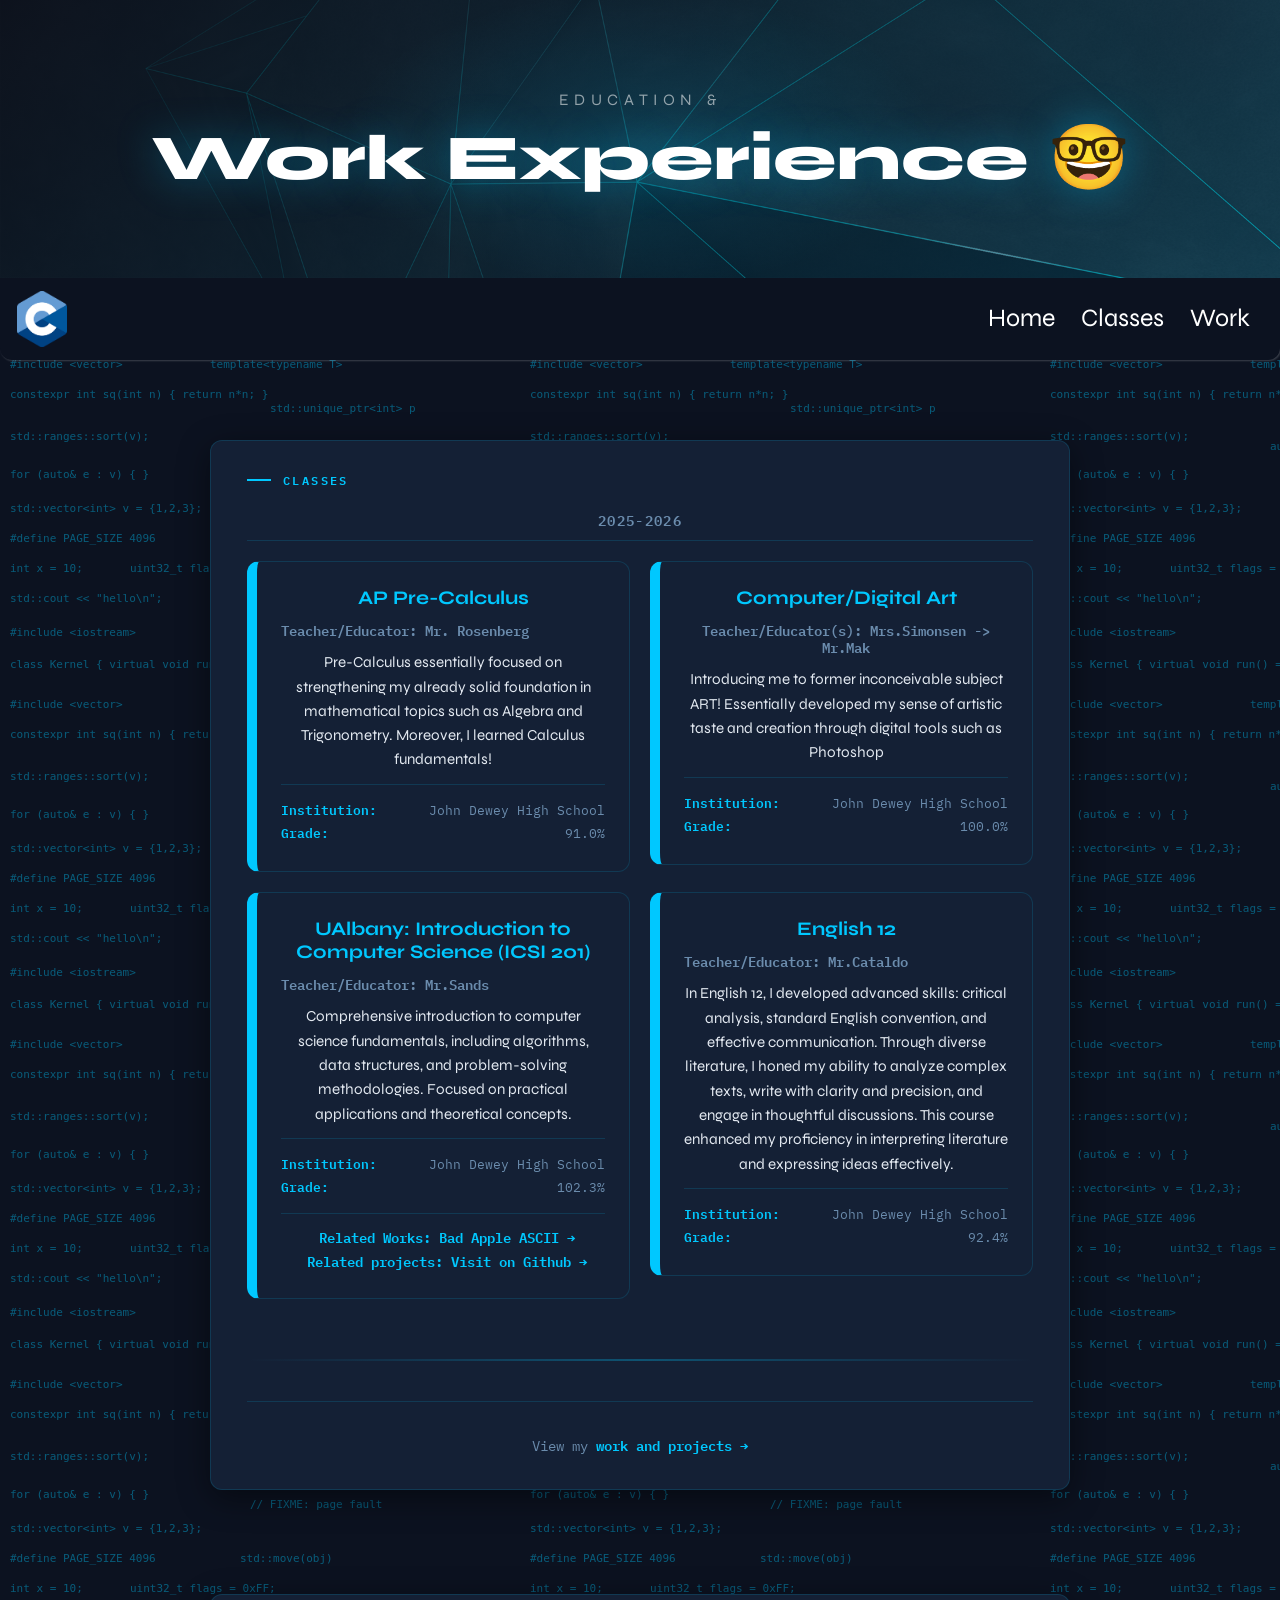
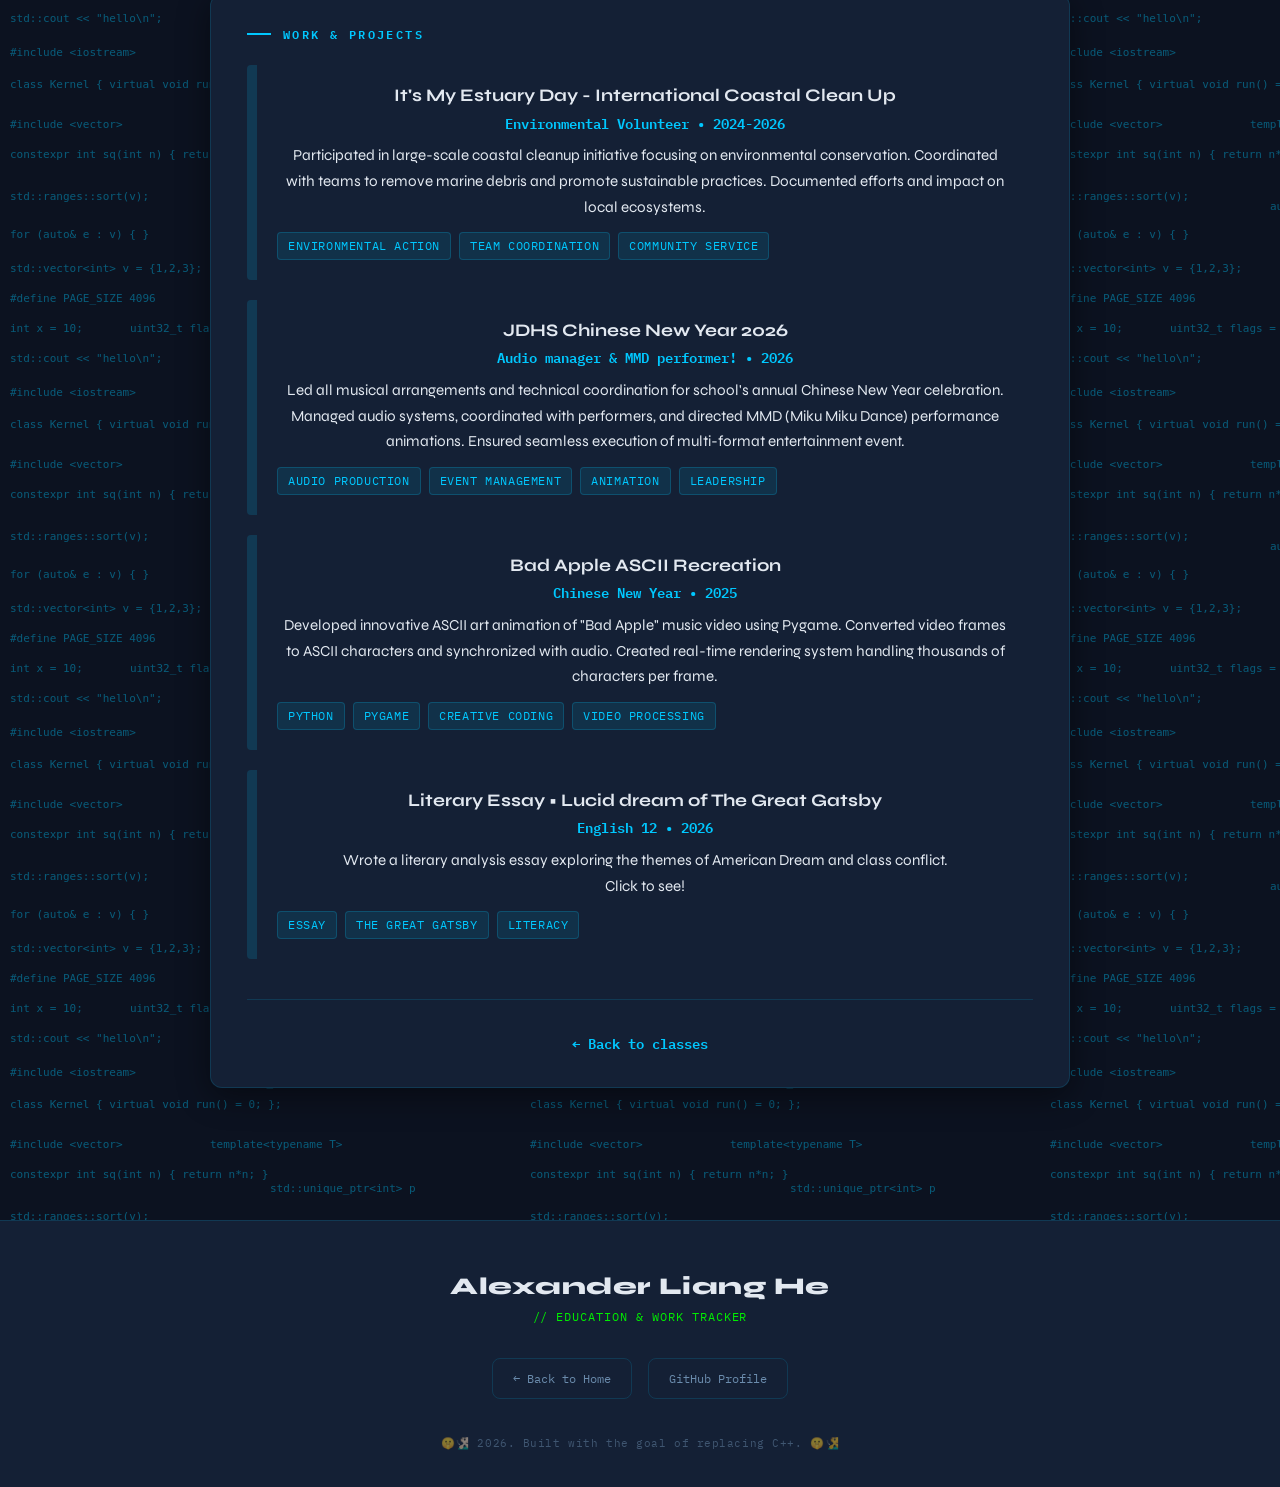
==== commit a84f933a: "Education page" ====
--- a/education.html
+++ b/education.html
@@ -86,7 +86,7 @@
                 </div>
 
                 <div class="class">
-                    <h2>Digital Art</h2>
+                    <h2>Computer/Digital Art</h2>
                     <h3>Teacher/Educator(s): Mrs.Simonsen -> Mr.Mak</h3>
                     <p>Introducing me to former inconceivable subject ART! Essentially developed my sense of artistic
                         taste and creation through digital tools such as Photoshop</p>
@@ -123,6 +123,25 @@
                         <a href="#" class="work-link">Related projects: Visit on Github →</a>
                     </div>
                 </div>
+                <div class="class">
+                    <h2>English 12</h2>
+                    <h3>Teacher/Educator: Mr.Cataldo</h3>
+                    <p> In English 12, I developed advanced skills: critical analysis, standard English convention, and
+                        effective communication. Through diverse literature, I honed my ability to analyze complex
+                        texts, write with clarity and precision, and engage in thoughtful discussions. This course
+                        enhanced my proficiency in interpreting literature and expressing ideas effectively.
+                    </p>
+                    <div class="class-meta">
+                        <div class="class-meta-item">
+                            <span class="class-meta-label">Institution:</span>
+                            <span>John Dewey High School</span>
+                        </div>
+                        <div class="class-meta-item">
+                            <span class="class-meta-label">Grade:</span>
+                            <span>92.4%</span>
+                        </div>
+                    </div>
+                </div>
 
 
 
@@ -137,13 +156,13 @@
 
         <!-- WORK SECTION -->
         <div class="intro education-section" id="work">
-            <h2 class="section-title">Work & Projects (Click on them for more details) // Not added yet</h2>
+            <h2 class="section-title">Work & Projects</h2>
 
             <div class="work-container">
                 <!-- Example Work 1 -->
-                <div class="work" id="work-estuary">
-                    <h2>Estuary Day - International Coastal Clean Up</h2>
-                    <h3> Environmental Volunteer • 2026</h3>
+                <div class="work" id="work-estuary" onclick="openModal('work-estuary-modal')">
+                    <h2>It's My Estuary Day - International Coastal Clean Up</h2>
+                    <h3> Environmental Volunteer • 2024-2026</h3>
                     <p>Participated in large-scale coastal cleanup initiative focusing on environmental
                         conservation. Coordinated with teams to remove marine debris and promote sustainable
                         practices. Documented efforts and impact on local ecosystems.</p>
@@ -155,7 +174,7 @@
                 </div>
 
                 <!-- Example Work 2 -->
-                <div class="work" id="work-cny">
+                <div class="work" id="work-cny" onclick="openModal('work-cny-modal')">
                     <h2>JDHS Chinese New Year 2026</h2>
                     <h3> Audio manager & MMD performer! • 2026</h3>
                     <p>Led all musical arrangements and technical coordination for school's annual Chinese New
@@ -170,8 +189,7 @@
                     </div>
                 </div>
 
-                <!-- Example Work 3 -->
-                <div class="work" id="work-badapple">
+                <div class="work" id="work-badapple" onclick="openModal('work-badapple-modal')">
                     <h2>Bad Apple ASCII Recreation</h2>
                     <h3>Chinese New Year • 2025</h3>
                     <p>Developed innovative ASCII art animation of "Bad Apple" music video using Pygame.
@@ -184,10 +202,93 @@
                         <span class="work-tag">Video Processing</span>
                     </div>
                 </div>
+                <a href="https://docs.google.com/document/d/1nK3kKUY_kTYcT_uEw8DEF_nPlK5OIMG3yRQElVizwkU/edit?usp=sharing" style="text-decoration: none;">
+                    <div class="work" id="work-estuary" href="https://docs.google.com/document/d/1nK3kKUY_kTYcT_uEw8DEF_nPlK5OIMG3yRQElVizwkU/edit?usp=sharing">
+                        <h2>Literary Essay • Lucid dream of The Great Gatsby</h2>
+                        <h3> English 12 • 2026</h3>
+                        <p>Wrote a literary analysis essay exploring the themes of American Dream and class conflict. <br>Click to see!</p>
+                        <div class="work-tags">
+                            <span class="work-tag">Essay</span>
+                            <span class="work-tag">The Great Gatsby</span>
+                            <span class="work-tag">Literacy</span>
+                        </div>
+                    </div>
+                </a>
             </div>
 
             <div class="section-redirect">
                 <p><a href="#classes" class="redirect-link">← Back to classes</a></p>
+            </div>
+        </div>
+    </div>
+
+    <!-- MODALS -->
+    <!-- Work Modals -->
+    <div id="work-estuary-modal" class="modal">
+        <div class="modal-content">
+            <button class="close-btn" onclick="closeModal('work-estuary-modal')">&times;</button>
+            <h2>It's My Estuary Day - International Coastal Clean Up</h2>
+            <img src="images/Beach%20Clean%20Up/Group%20photo.jpg" alt="Estuary Day" class="modal-image">
+            <div class="modal-body">
+                <h3>Event Overview</h3>
+                <p>An half-a-year event focus on environmental conservation and marine ecosystem protection showcasing technology develop by our Robotics Team!
+                    This event involved coordinated cleanup efforts, removal of marine debris, and documentation of environmental impact. Volunteers worked together to promote sustainable practices and raise awareness about the importance of preserving our coastal ecosystems.
+                </p>
+                <h3>Accomplishments</h3>
+                <ul>
+                    <li>Coordinated cleanup attendance count for <span class="animated-blue">345</span> volunteers using a digital recording system based in Python Flask!</li>
+                    <li>Promoted environmental awareness</li>
+                    <li>Promoted communication and collobartion among volunteers</li>
+                    <li>Raise community awareness of their environmental impact---emphasizing that change happens when we come together.</li>
+                </ul>
+                <a href="https://github.com/Dynosuars" class="modal-link-btn">Learn More About This Initiative →</a>
+            </div>
+        </div>
+    </div>
+
+    <div id="work-cny-modal" class="modal">
+        <div class="modal-content">
+            <button class="close-btn" onclick="closeModal('work-cny-modal')">&times;</button>
+            <h2>JDHS Chinese New Year 2026</h2>
+            <img src="images/CNY2026/Friends.jpg" alt="Chinese New Year 2026" class="modal-image">
+            <div class="modal-body">
+                <h3>Event Overview</h3> 
+                <p>Served as Audio Manager and MMD (Miku Miku Dance) performer for the school's annual Chinese New Year
+                    celebration. Managed all audio equipment, coordinated with performers, and created animated
+                    performances that enhanced the cultural celebration.</p>
+                <h3>Key Responsibilities</h3>
+                <ul>
+                    <li>Managed audio systems and sound quality</li>
+                    <li>Coordinated with performance groups</li>
+                    <li>Directed MMD animation performances</li>
+                    <li>Ensured seamless technical execution</li>
+                    <li>Ensured seamless communication with other performers and host regarding sounds</li>
+                </ul>
+                <a href="https://www.youtube.com/embed/_FTe41euCq0?si=Oy99AvRfROaLnPKr" class="modal-link-btn">Watch
+                    Performance Video →</a>
+            </div>
+        </div>
+    </div>
+
+    <div id="work-badapple-modal" class="modal">
+        <div class="modal-content">
+            <button class="close-btn" onclick="closeModal('work-badapple-modal')">&times;</button>
+            <h2>Bad Apple ASCII Recreation</h2>
+            <img src="images/Touhou.png" alt="Bad Apple ASCII" class="modal-image">
+            <div class="modal-body">
+                <h3>Project Overview</h3>
+                <p>As a Touhou fan, also a enjoyer of The Touhou Project---A cluster of games and Nerds---I must show my support for MY game.
+                   Thus, I developed a ASCII based recreation of the iconic "Bad Apple" music video using Python libraries such as: Pillow to trace the video frames, Pygame to output music AND the video by frame.
+                </p>
+                <h3>Technical Implementation</h3>
+                <ul>
+                    <li>Video frame extraction based on value and ascii</li>
+                    <li>Real-time ASCII character mapping</li>
+                    <li>Audio synchronization</li>
+                    <li>Performance optimization for thousands of characters per frame</li>
+                    <li>Originally a console application but expanded to a graphical interface for many reasons</li>
+                </ul>
+                <a href="https://www.youtube.com/embed/81mEMX0Xs5s?si=3e-aWBZo2Bgcd2eh" class="modal-link-btn">Watch the live record →</a>
             </div>
         </div>
     </div>
@@ -202,6 +303,44 @@
         </div>
         <p class="footer-copy">🤫🧏🏻‍♂️ 2026. Built with the goal of replacing C++. 🤫🧏‍♂️</p>
     </div>
+
+    <script>
+        // Modal functionality
+        function openModal(modalId) {
+            let modal = document.getElementById(modalId);
+            if (modal) {
+                modal.classList.add('show');
+                document.body.style.overflow = 'hidden';
+            }
+        }
+
+        function closeModal(modalId) {
+            const modal = document.getElementById(modalId);
+            if (modal) {
+                modal.classList.remove('show');
+                document.body.style.overflow = 'auto';
+            }
+        }
+
+        // Close modal when clicking outside the modal content
+        window.onclick = function (event) {
+            if (event.target.classList.contains('modal')) {
+                const modalId = event.target.id;
+                closeModal(modalId);
+            }
+        }
+
+        // Close modal with Escape key
+        document.addEventListener('keydown', function (event) {
+            if (event.key === 'Escape') {
+                const modals = document.querySelectorAll('.modal.show');
+                modals.forEach(modal => {
+                    modal.classList.remove('show');
+                });
+                document.body.style.overflow = 'auto';
+            }
+        });
+    </script>
 </body>
 
 </html>
--- a/styles/intro.css
+++ b/styles/intro.css
@@ -203,14 +203,29 @@
     margin: 0;
 }
 .btn-redirection {
-    display: inline-block;
+    display: block;
     padding: 10px 20px;
-    background-color: var(--accent);
+    background-color: var(); /* Blank */
     color: white;
     text-decoration: none;
     border-radius: 5px;
     transition: background-color 0.3s ease;
-}
+    margin-left: auto;
+    margin-right: auto;
+    width: fit-content;
+    border: var(--accent) 2px solid;
+    border-radius: 5px;
+    color: var(--accent);
+    font-family: "Hack";
+
+    box-shadow: #fff 1px 2px 0px;
+}
+
+.btn-redirection:hover {
+    background-color: var(--accent);
+    color: #fff;
+}
+
 
 /* Experience */
 .Contributions {
--- a/styles/future.css
+++ b/styles/future.css
@@ -2,7 +2,17 @@
         font-family: var(--font-mono);
         font-size: 0.85rem;
         font-weight: 400;
-        color: var(--muted);
+        color: #00ee00;
         margin-top: 12px;
         letter-spacing: 0.05em;
+}
+
+.project-card{
+        background-color: var(--surface-2);
+        padding: 20px;
+        border-radius: 10px;
+        border: 1px solid var(--border);
+        border-left: var(--accent) solid 10px;
+        width: 100%;
+        margin-bottom: 20px;
 }
--- a/styles/class.css
+++ b/styles/class.css
@@ -120,13 +120,13 @@
 .class {
     background: var(--surface);
     border: 1px solid var(--border);
-    border-left: 4px solid var(--accent);
+    border-left: 10px solid var(--accent);
     border-radius: var(--radius);
     padding: 24px;
     transition: all 0.3s ease;
     position: relative;
     overflow: hidden;
-    height:fit-content;
+    height: fit-content;
 }
 
 .class::before {
@@ -255,16 +255,19 @@
 
 .work {
     background: var(--surface);
-    border-left: 4px solid var(--accent);
+    border-left: 10px solid var(--accent);
     padding: 20px;
     border-radius: 4px;
+    border-color: var(--border);
     transition: all 0.3s ease;
+    cursor: pointer;
 }
 
 .work:hover {
     background: var(--surface-2);
-    box-shadow: 0 4px 16px rgba(0, 200, 255, 0.08);
+    box-shadow: 0 6px 20px rgba(0, 200, 255, 0.15);
     border-left-color: var(--accent-2);
+    transform: translateY(-2px);
 }
 
 .work h2 {
@@ -475,4 +478,178 @@
     font-family: var(--font-mono);
     font-size: 0.95rem;
     letter-spacing: 0.05em;
+}
+
+/* ============================================================
+   MODAL STYLES
+   ============================================================ */
+
+.modal {
+    display: none;
+    position: fixed;
+    z-index: 1000;
+    left: 0;
+    top: 0;
+    width: 100%;
+    height: 100%;
+    background: rgba(0, 0, 0, 0.7);
+    animation: fadeIn 0.3s ease;
+}
+
+@keyframes fadeIn {
+    from {
+        opacity: 0;
+    }
+
+    to {
+        opacity: 1;
+    }
+}
+
+.modal.show {
+    display: flex;
+    align-items: center;
+    justify-content: center;
+}
+
+.modal-content {
+    background: var(--surface);
+    border: 1px solid var(--border);
+    border-radius: var(--radius);
+    padding: 40px;
+    max-width: 700px;
+    max-height: 85vh;
+    overflow-y: auto;
+    position: relative;
+    animation: slideUp 0.3s ease;
+    box-shadow: 0 20px 60px rgba(0, 0, 0, 0.5);
+}
+
+@keyframes slideUp {
+    from {
+        transform: translateY(50px);
+        opacity: 0;
+    }
+
+    to {
+        transform: translateY(0);
+        opacity: 1;
+    }
+}
+
+.modal-content h2 {
+    font-family: var(--font-head);
+    font-size: 1.8rem;
+    font-weight: 700;
+    color: var(--accent);
+    margin: 0 0 20px 0;
+    padding: 0;
+}
+
+.modal-content h3 {
+    font-family: var(--font-head);
+    font-size: 1.1rem;
+    font-weight: 700;
+    color: var(--text);
+    margin: 20px 0 12px 0;
+    padding: 0;
+}
+
+.modal-content p {
+    font-family: var(--font-head);
+    font-size: 0.95rem;
+    color: var(--text);
+    line-height: 1.8;
+    margin: 0;
+    padding: 0;
+}
+
+.modal-content ul {
+    font-family: var(--font-head);
+    font-size: 0.95rem;
+    color: var(--text);
+    line-height: 1.8;
+    margin: 12px 0 0 20px;
+    padding: 0;
+}
+
+.modal-content li {
+    margin: 8px 0;
+}
+
+.modal-image {
+    width: 100%;
+    height: 300px;
+    object-fit: cover;
+    border-radius: var(--radius);
+    margin: 20px 0;
+    border: 1px solid var(--border);
+}
+
+.modal-body {
+    margin-top: 20px;
+}
+
+.close-btn {
+    position: absolute;
+    top: 20px;
+    right: 20px;
+    background: none;
+    border: none;
+    font-size: 2rem;
+    font-weight: 300;
+    color: var(--muted);
+    cursor: pointer;
+    transition: color 0.2s ease;
+    padding: 0;
+    width: 30px;
+    height: 30px;
+    display: flex;
+    align-items: center;
+    justify-content: center;
+}
+
+.close-btn:hover {
+    color: var(--accent);
+}
+
+.modal-link-btn {
+    display: inline-block;
+    background: var(--accent);
+    color: var(--bg);
+    padding: 12px 24px;
+    border-radius: 6px;
+    text-decoration: none;
+    font-family: var(--font-mono);
+    font-size: 0.85rem;
+    font-weight: 600;
+    text-transform: uppercase;
+    letter-spacing: 0.05em;
+    margin-top: 20px;
+    transition: all 0.2s ease;
+}
+
+.modal-link-btn:hover {
+    background: var(--accent-2);
+    transform: translateY(-2px);
+    box-shadow: 0 4px 12px rgba(0, 200, 255, 0.3);
+}
+
+/* Scrollbar styling for modal */
+.modal-content::-webkit-scrollbar {
+    width: 8px;
+}
+
+.modal-content::-webkit-scrollbar-track {
+    background: var(--surface-2);
+    border-radius: var(--radius);
+}
+
+.modal-content::-webkit-scrollbar-thumb {
+    background: var(--accent);
+    border-radius: var(--radius);
+}
+
+.modal-content::-webkit-scrollbar-thumb:hover {
+    background: var(--accent-2);
 }
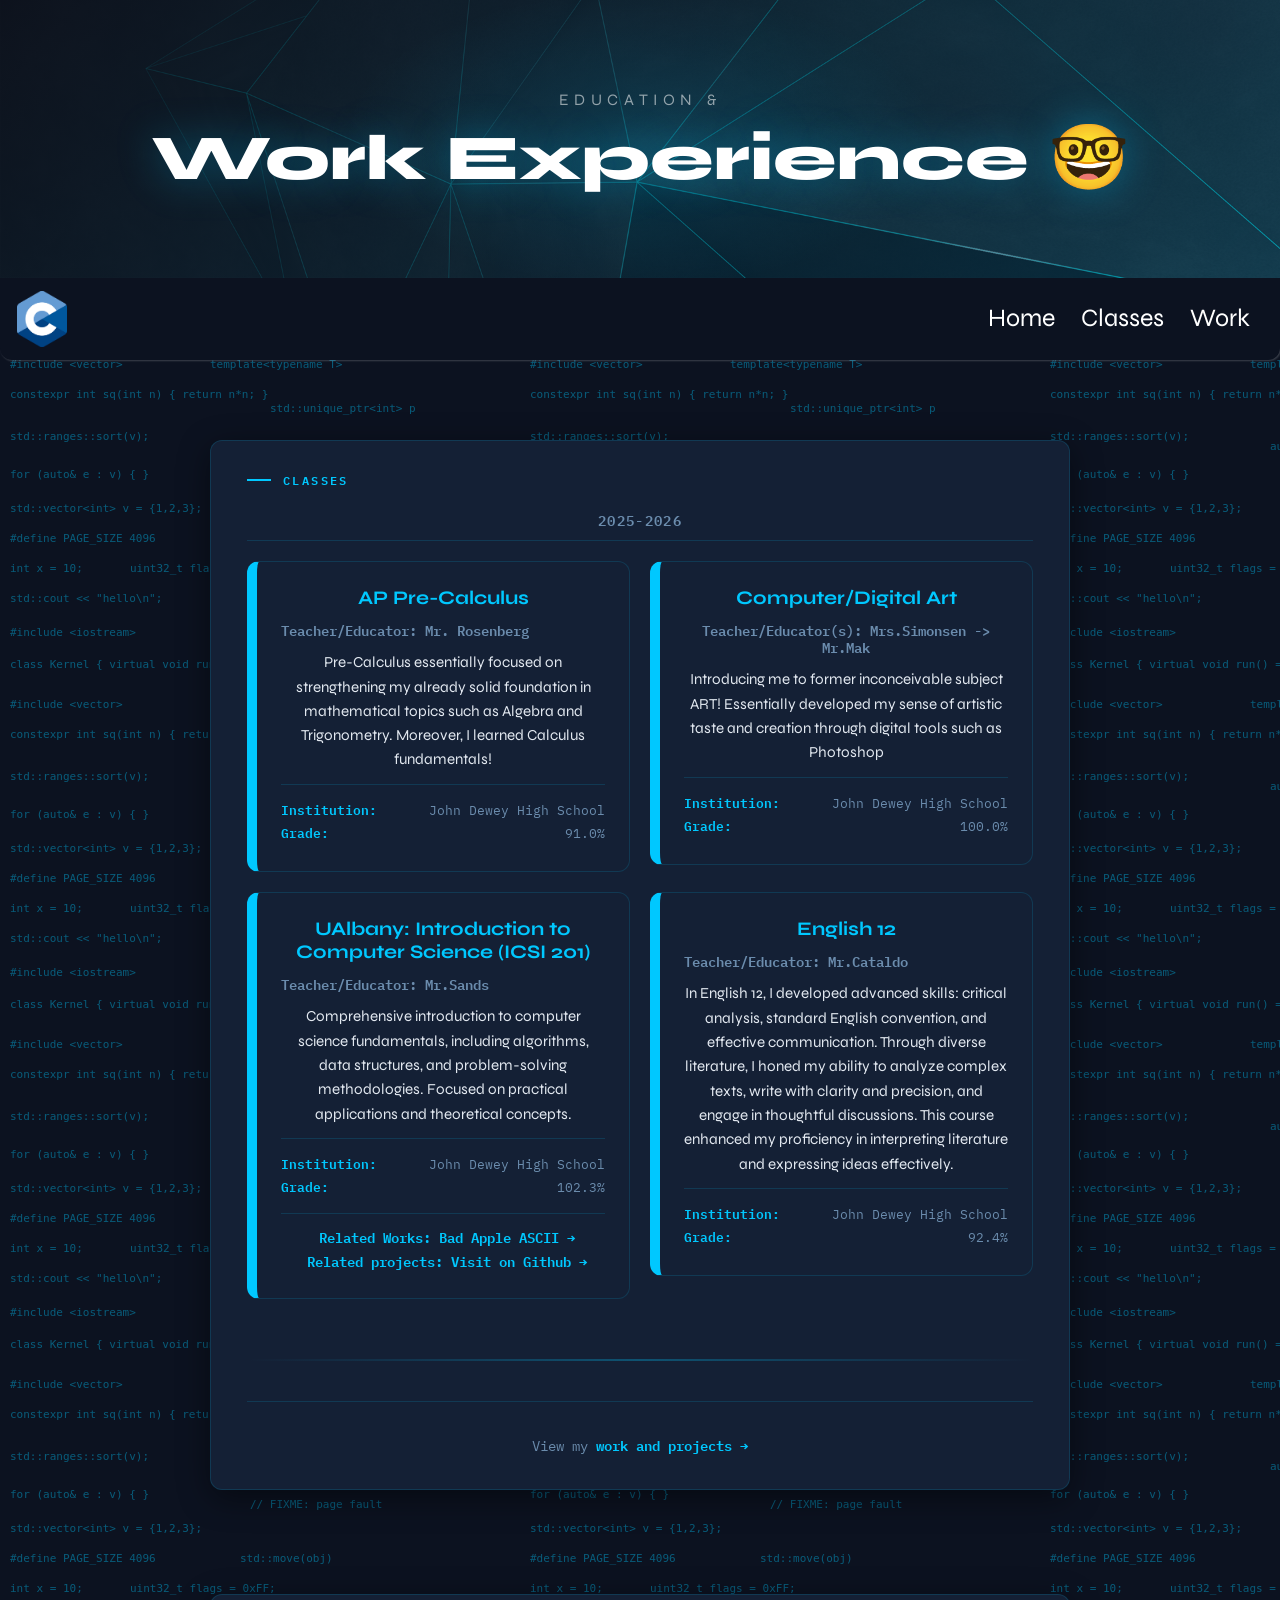
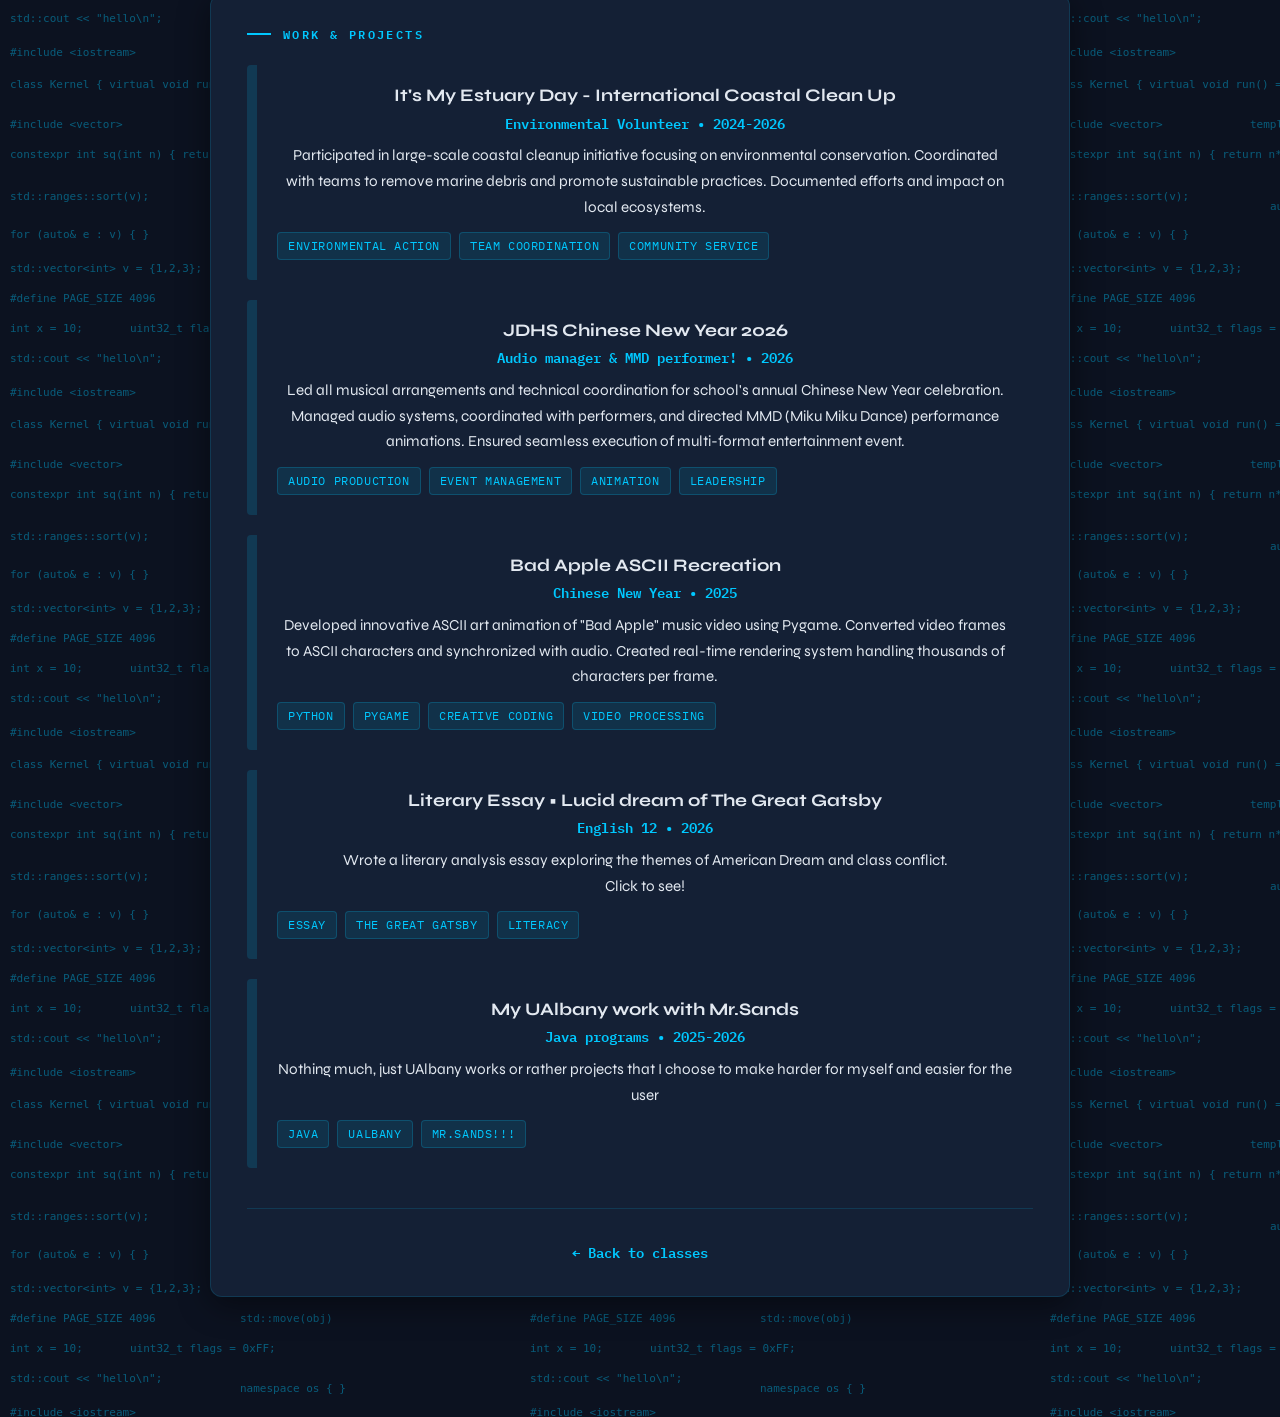
==== commit 3d82632f: "good stuff:" ====
--- a/education.html
+++ b/education.html
@@ -203,7 +203,7 @@
                     </div>
                 </div>
                 <a href="https://docs.google.com/document/d/1nK3kKUY_kTYcT_uEw8DEF_nPlK5OIMG3yRQElVizwkU/edit?usp=sharing" style="text-decoration: none;">
-                    <div class="work" id="work-estuary" href="https://docs.google.com/document/d/1nK3kKUY_kTYcT_uEw8DEF_nPlK5OIMG3yRQElVizwkU/edit?usp=sharing">
+                    <div class="work" id="work-essay">
                         <h2>Literary Essay • Lucid dream of The Great Gatsby</h2>
                         <h3> English 12 • 2026</h3>
                         <p>Wrote a literary analysis essay exploring the themes of American Dream and class conflict. <br>Click to see!</p>
@@ -214,6 +214,17 @@
                         </div>
                     </div>
                 </a>
+
+                <div class="work" id="work-UAlbany" onclick="openModal('work-UAlbany-modal')">
+                    <h2>My UAlbany work with Mr.Sands</h2>
+                    <h3> Java programs • 2025-2026</h3>
+                    <p>Nothing much, just UAlbany works or rather projects that I choose to make harder for myself and easier for the user</p>
+                    <div class="work-tags">
+                        <span class="work-tag">Java</span>
+                        <span class="work-tag">UAlbany</span>
+                        <span class="work-tag">Mr.Sands!!!</span>
+                    </div>
+                </div>
             </div>
 
             <div class="section-redirect">
@@ -224,6 +235,7 @@
 
     <!-- MODALS -->
     <!-- Work Modals -->
+     
     <div id="work-estuary-modal" class="modal">
         <div class="modal-content">
             <button class="close-btn" onclick="closeModal('work-estuary-modal')">&times;</button>
@@ -244,6 +256,22 @@
                 <a href="https://github.com/Dynosuars" class="modal-link-btn">Learn More About This Initiative →</a>
             </div>
         </div>
+    </div>
+
+    <div id="work-UAlbany-modal" class="modal">
+        <div class="modal-content">
+            <button class="close-btn" onclick="closeModal('work-UAlbany-modal')">&times;</button>
+            <h2>UAlbany Projects</h2>
+            <img src="images/UAlbany/Group%20photo.jpg" alt="UAlbany" class="modal-image">
+            <div class="modal-body">
+                <h3>Work Overview</h3>
+                <p> Class works from my UlAlbany class with Mr.Sands. These works are mostly Java based projects.
+                <h3>Accomplishments</h3>
+                <ul>
+                    <li>Make myself hate Java even more?!?</li>
+                </ul>
+                <a href="https://github.com/Dynosuars" class="modal-link-btn">Learn More About This Initiative →</a>
+            </div>
     </div>
 
     <div id="work-cny-modal" class="modal">
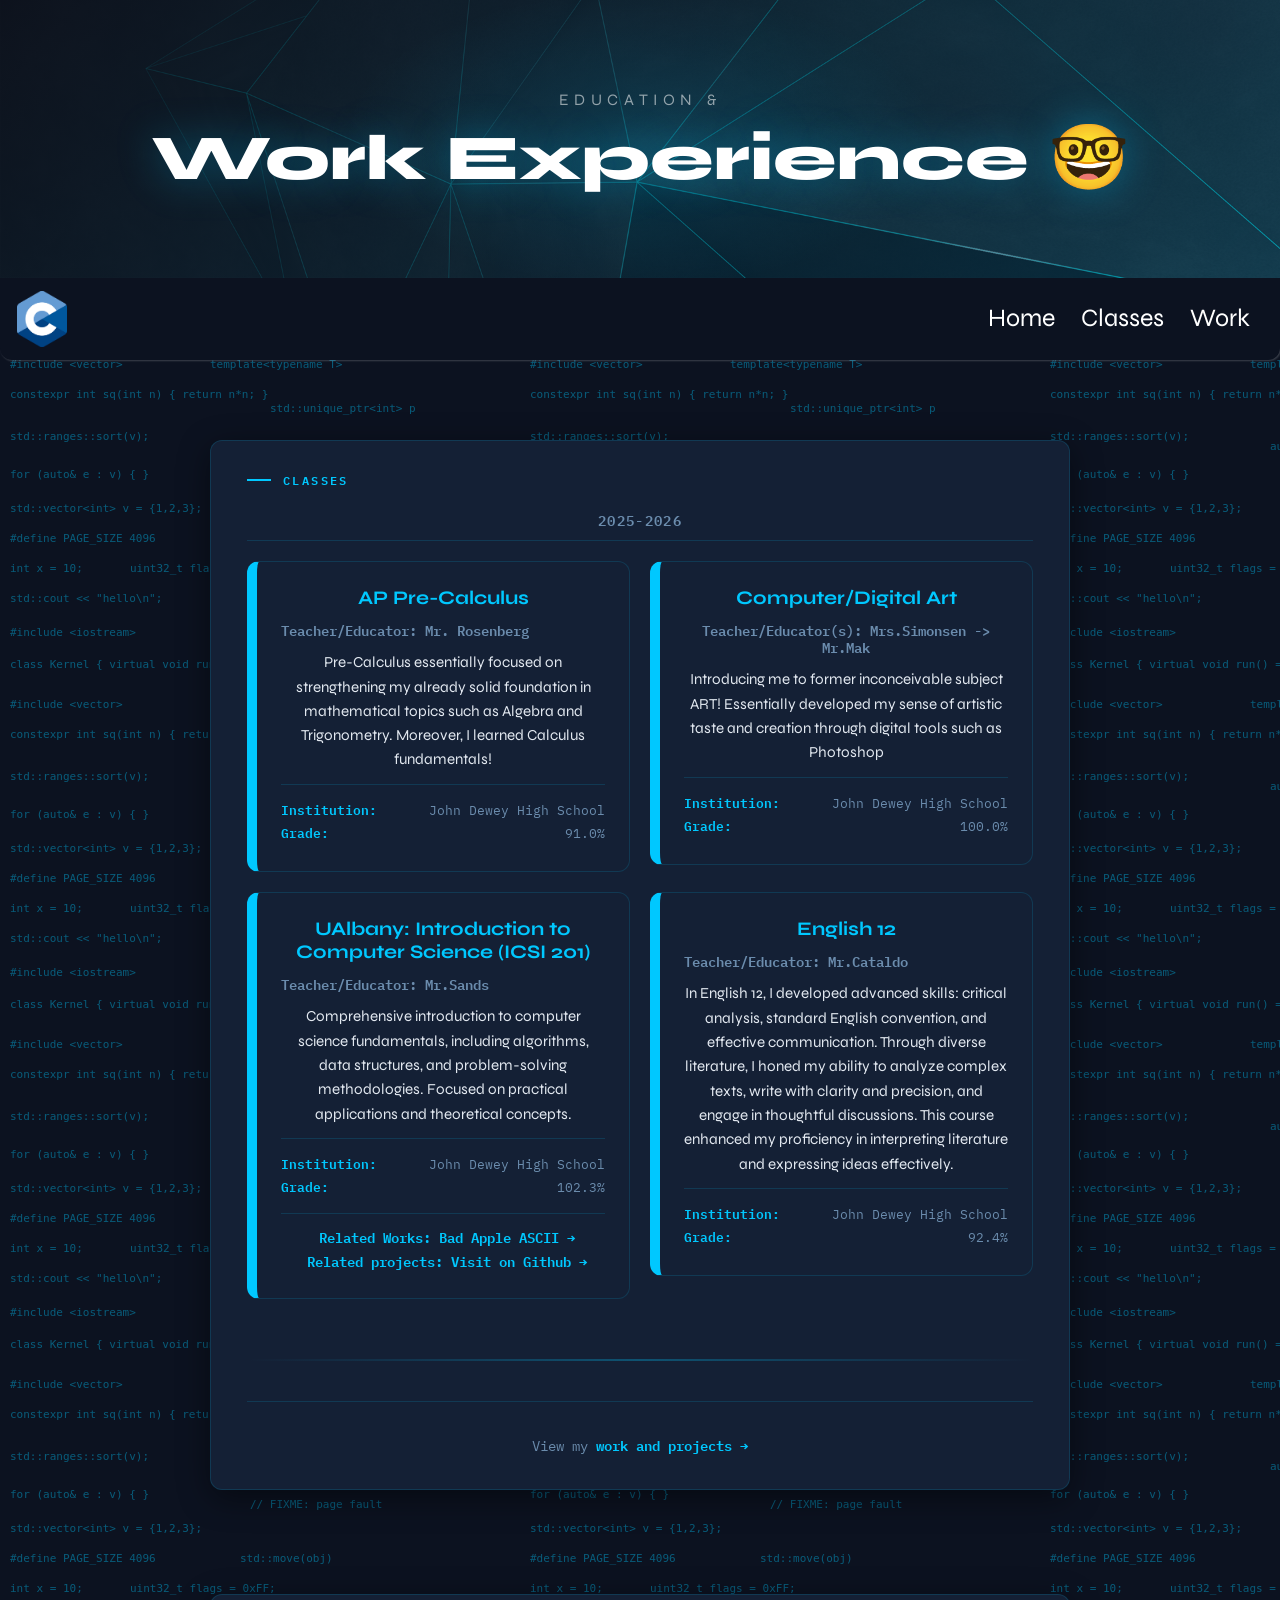
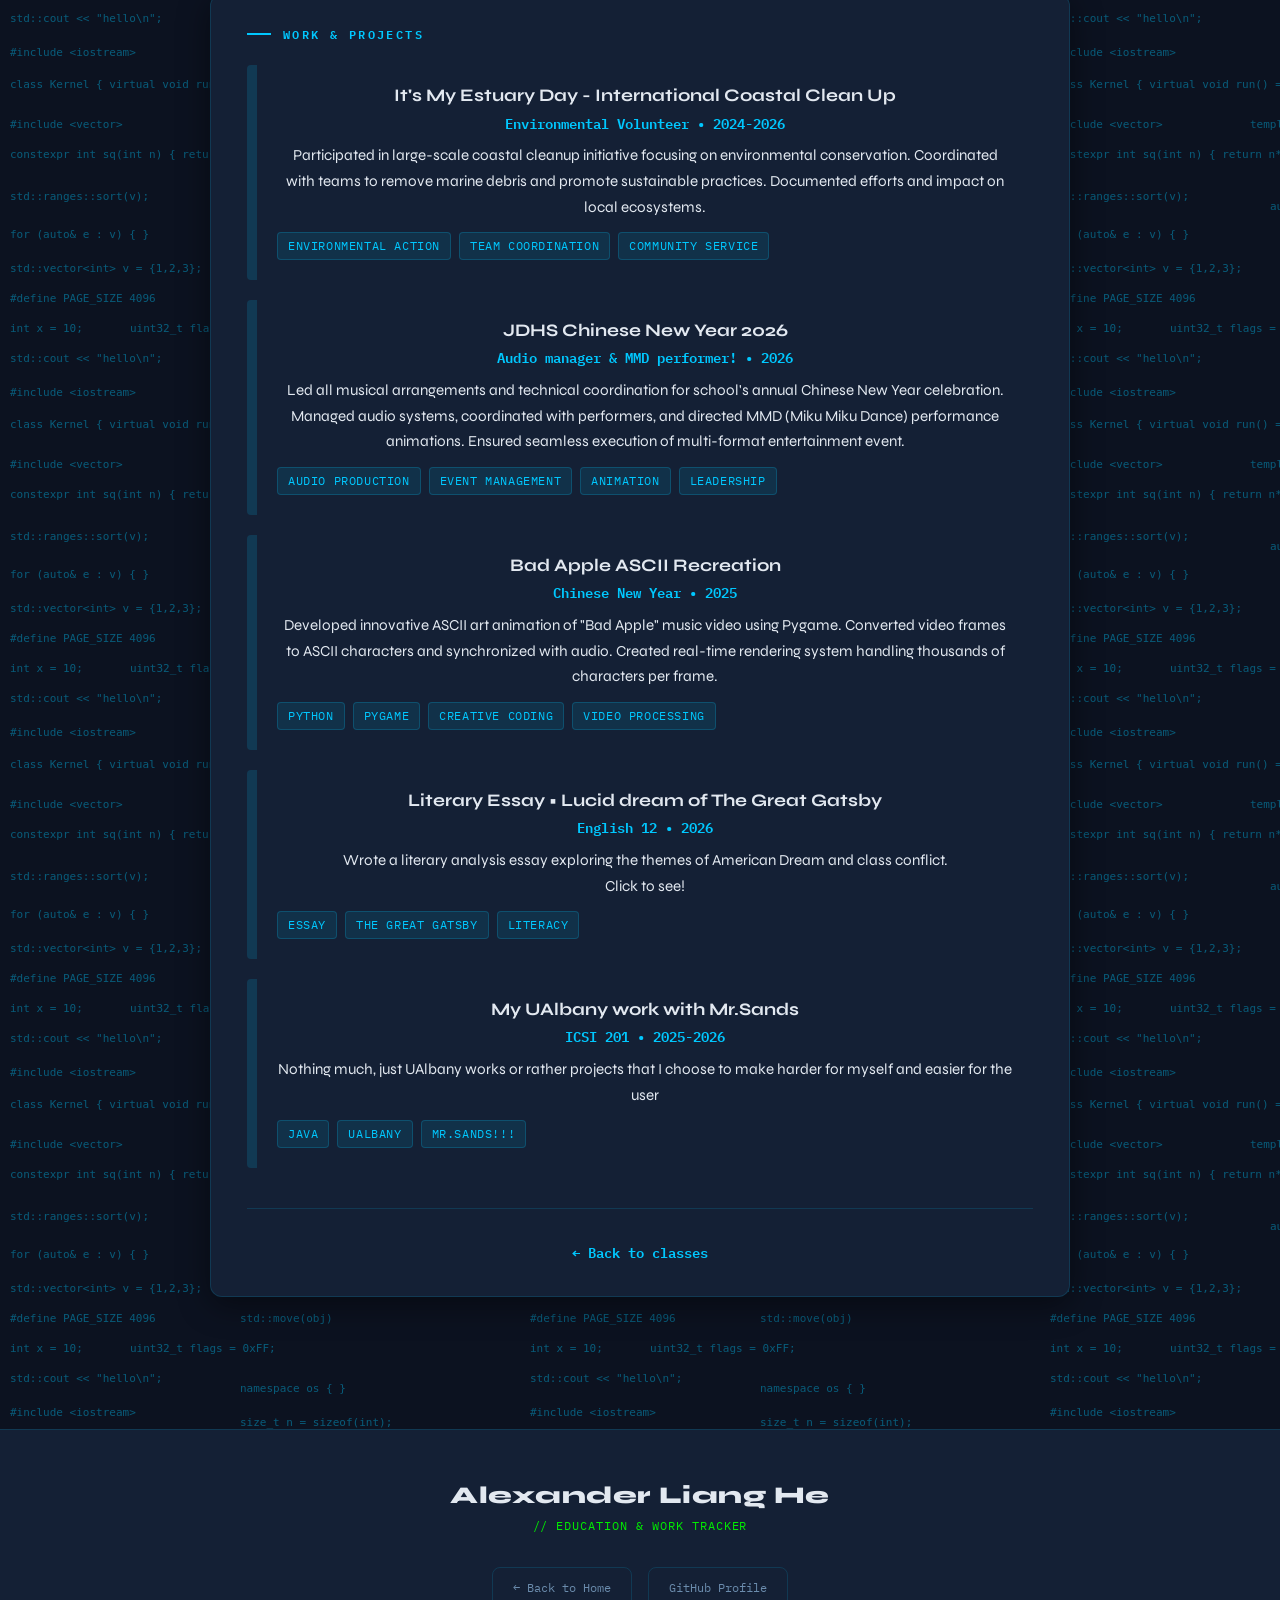
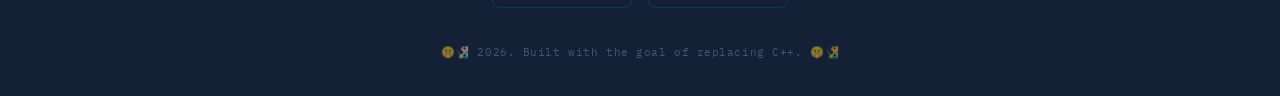
==== commit 7a272609: "Fix and added UAlbany" ====
--- a/education.html
+++ b/education.html
@@ -217,7 +217,7 @@
 
                 <div class="work" id="work-UAlbany" onclick="openModal('work-UAlbany-modal')">
                     <h2>My UAlbany work with Mr.Sands</h2>
-                    <h3> Java programs • 2025-2026</h3>
+                    <h3> ICSI 201 • 2025-2026</h3>
                     <p>Nothing much, just UAlbany works or rather projects that I choose to make harder for myself and easier for the user</p>
                     <div class="work-tags">
                         <span class="work-tag">Java</span>
@@ -262,16 +262,18 @@
         <div class="modal-content">
             <button class="close-btn" onclick="closeModal('work-UAlbany-modal')">&times;</button>
             <h2>UAlbany Projects</h2>
-            <img src="images/UAlbany/Group%20photo.jpg" alt="UAlbany" class="modal-image">
+            <img src="images/UAlbany-Showcase.webp" alt="UAlbany" class="modal-image">
             <div class="modal-body">
                 <h3>Work Overview</h3>
                 <p> Class works from my UlAlbany class with Mr.Sands. These works are mostly Java based projects.
                 <h3>Accomplishments</h3>
                 <ul>
-                    <li>Make myself hate Java even more?!?</li>
-                </ul>
-                <a href="https://github.com/Dynosuars" class="modal-link-btn">Learn More About This Initiative →</a>
-            </div>
+                    <li>Understand OOP foundation even further</li>
+                    <li>Introduce me JavaFX</li>
+                </ul>
+                <a href="https://github.com/dynosuars/UAlbany-Showcase/tree/main" class="modal-link-btn">See the codes on Github! →</a>
+            </div>
+        </div>
     </div>
 
     <div id="work-cny-modal" class="modal">
@@ -336,6 +338,7 @@
         // Modal functionality
         function openModal(modalId) {
             let modal = document.getElementById(modalId);
+            console.log(modal)
             if (modal) {
                 modal.classList.add('show');
                 document.body.style.overflow = 'hidden';
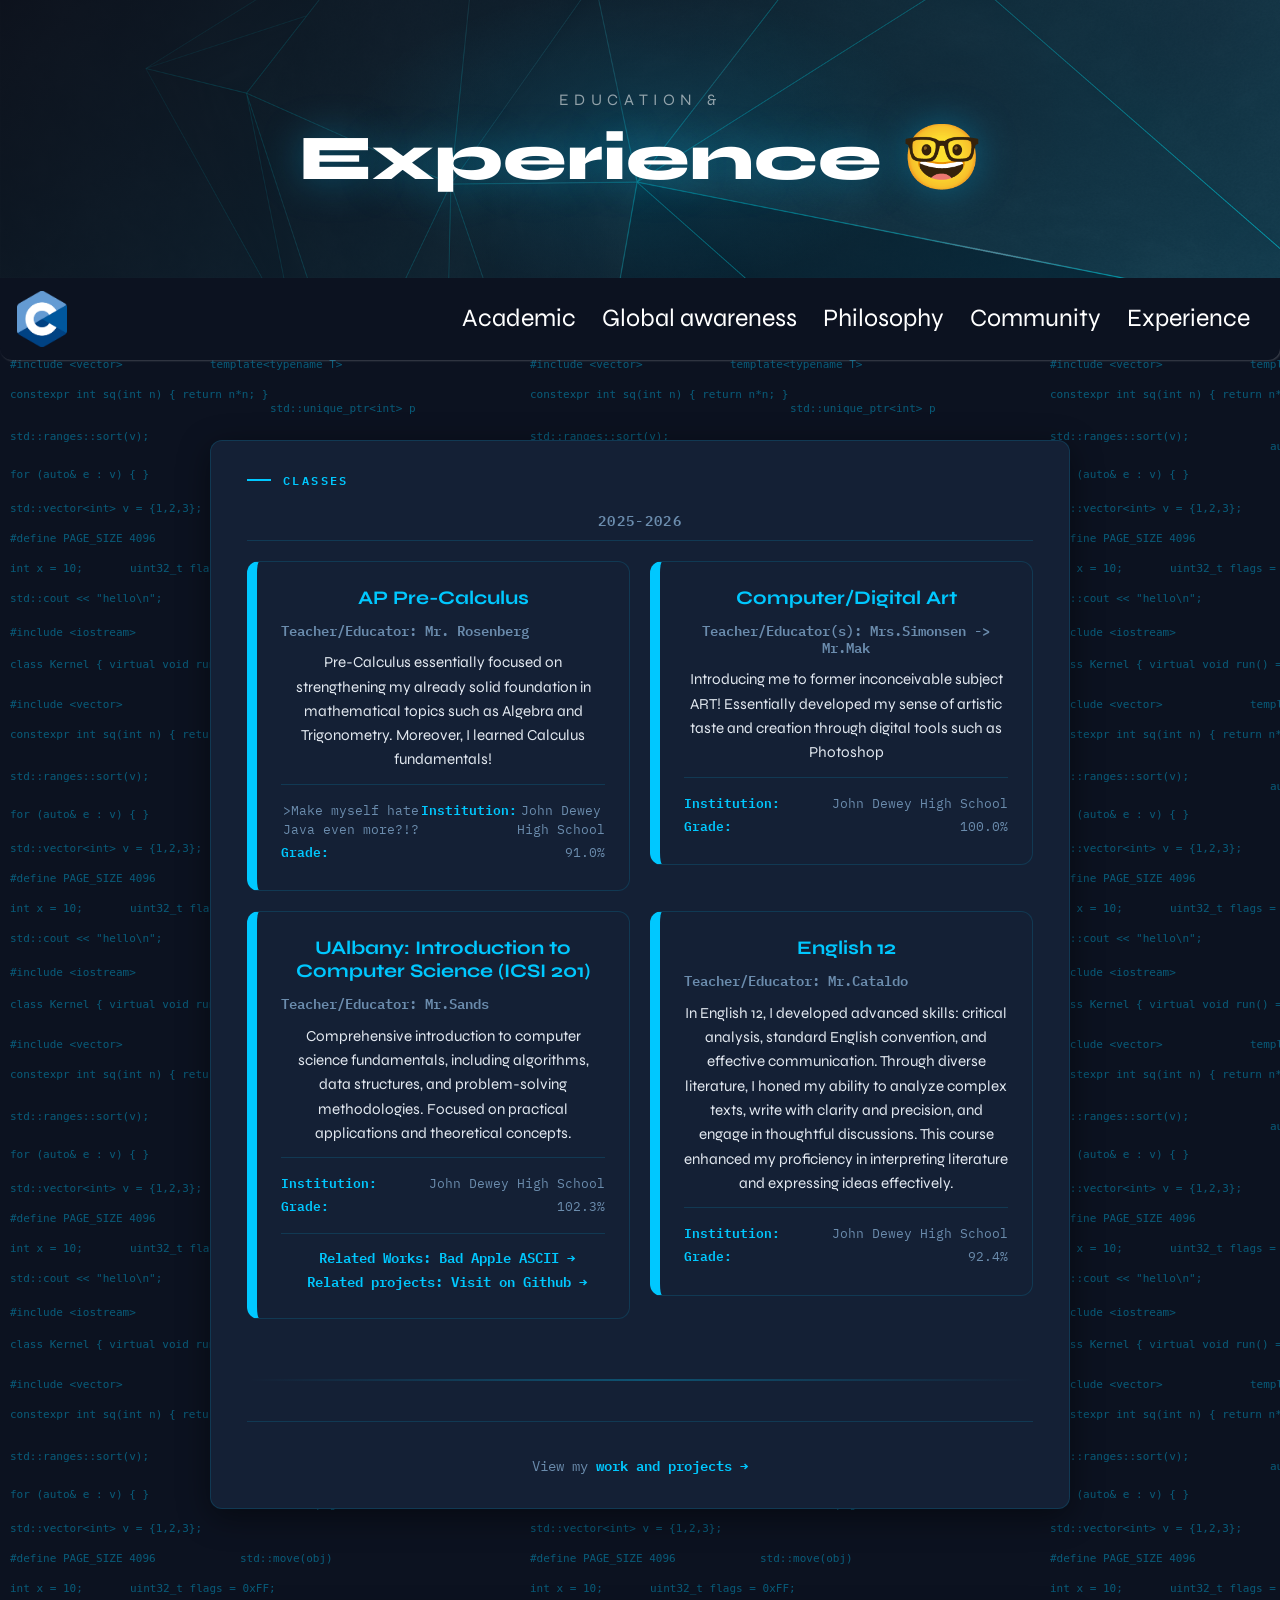
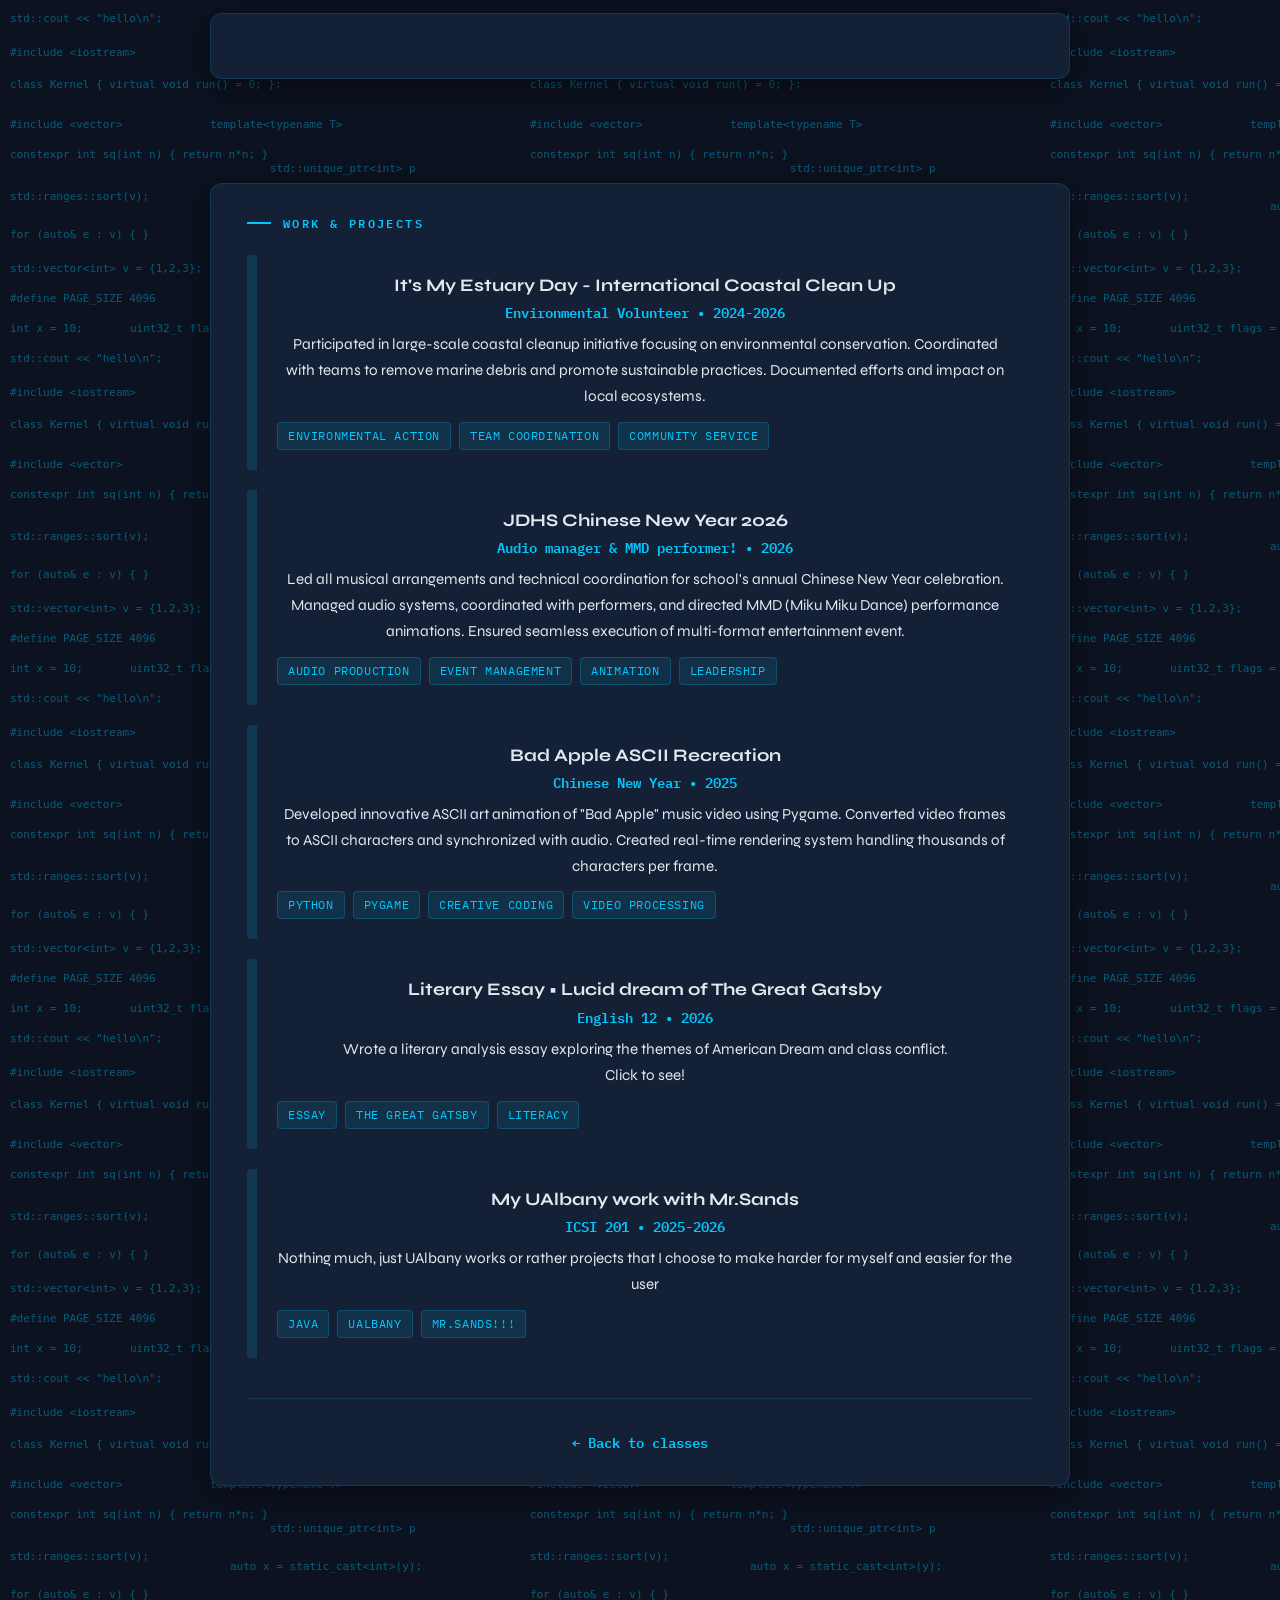
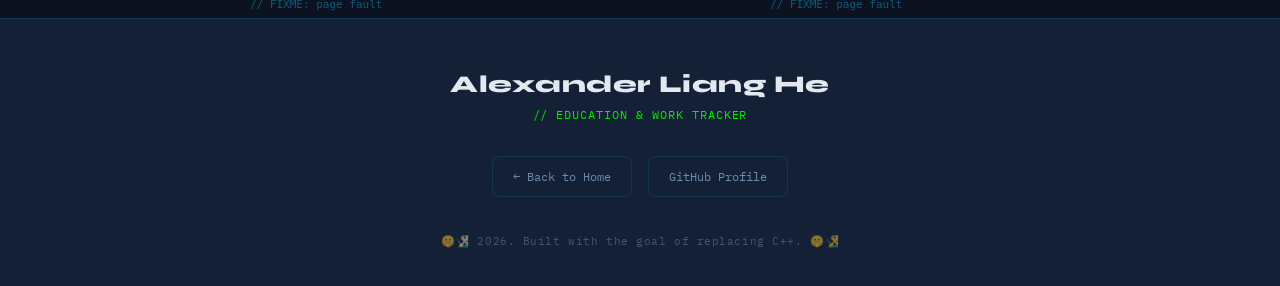
==== commit 10af5bd3: "Small fixes" ====
--- a/education.html
+++ b/education.html
@@ -31,7 +31,7 @@
     <div class="header">
         <div class="header-title">
             <h1 class="div-header-text">Education &</h1>
-            <h1 class="div-header-text">Work Experience 🤓</h1>
+            <h1 class="div-header-text">Experience 🤓</h1>
         </div>
     </div>
 
@@ -47,13 +47,19 @@
             <div class="collapse navbar-collapse" id="mynavbar">
                 <ul class="navbar-nav" style="margin-left: auto;">
                     <li class="nav-item nav-item-active">
-                        <a class="nav-link" href="index.html">Home</a>
-                    </li>
-                    <li class="nav-item nav-item-active">
-                        <a class="nav-link" href="#classes">Classes</a>
-                    </li>
-                    <li class="nav-item nav-item-active">
-                        <a class="nav-link" href="#work">Work</a>
+                        <a class="nav-link" href="#classes">Academic</a>
+                    </li>
+                    <li class="nav-item nav-item-active">
+                        <a href="#" class="nav-link">Global awareness</a>
+                    </li>
+                    <li class="nav-item nav-item-active">
+                        <a href="#" class="nav-link">Philosophy</a>
+                    </li>
+                    <li class="nav-item nav-item-active">
+                        <a href="#" class="nav-link">Community</a>
+                    </li>
+                    <li class="nav-item nav-item-active">
+                        <a class="nav-link" href="#work">Experience</a>
                     </li>
                 </ul>
             </div>
@@ -74,7 +80,7 @@
                     <p>Pre-Calculus essentially focused on strengthening my already solid foundation in mathematical
                         topics such as Algebra and Trigonometry. Moreover, I learned Calculus fundamentals!</p>
                     <div class="class-meta">
-                        <div class="class-meta-item">
+                        <div class="class-meta-item">>Make myself hate Java even more?!?
                             <span class="class-meta-label">Institution:</span>
                             <span>John Dewey High School</span>
                         </div>
@@ -152,6 +158,10 @@
             <div class="section-redirect">
                 <p>View my <a href="#work" class="redirect-link">work and projects →</a></p>
             </div>
+        </div>
+
+        <div class="intro education-section" id="awareness">
+            
         </div>
 
         <!-- WORK SECTION -->
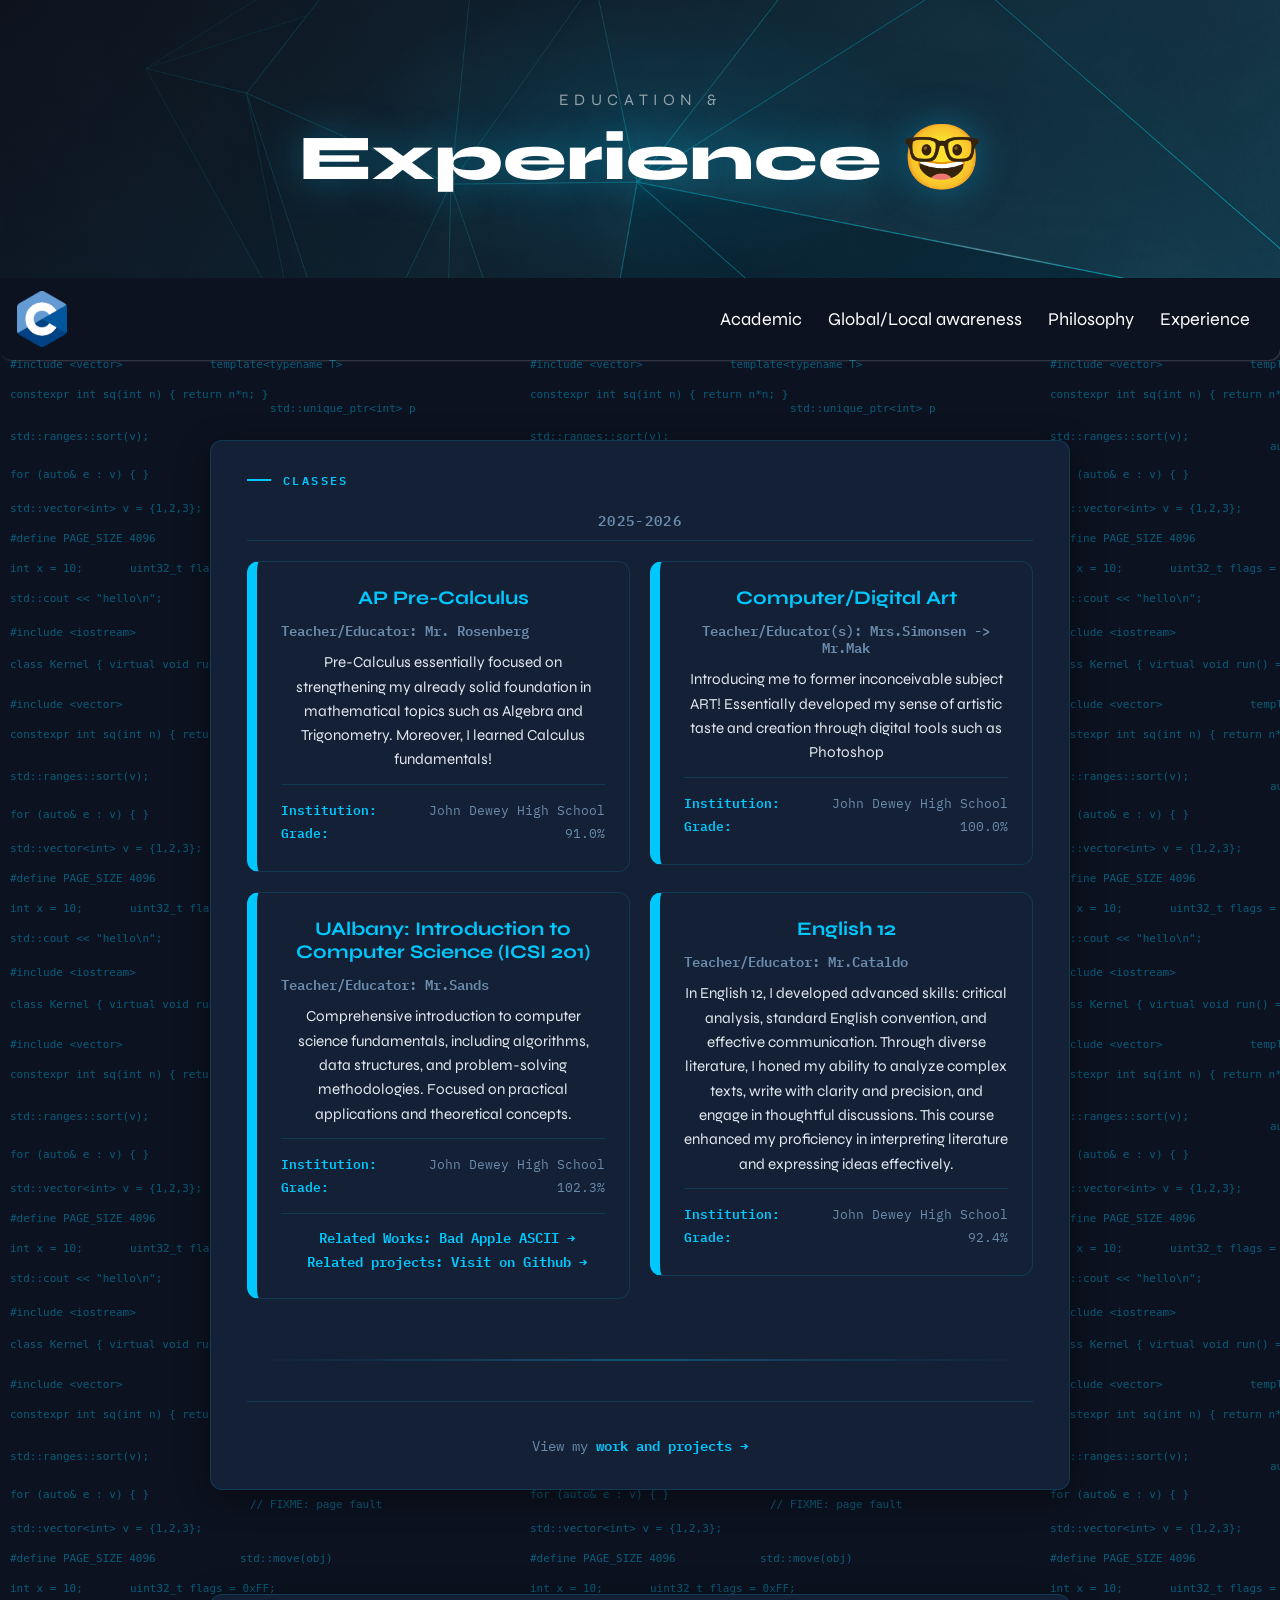
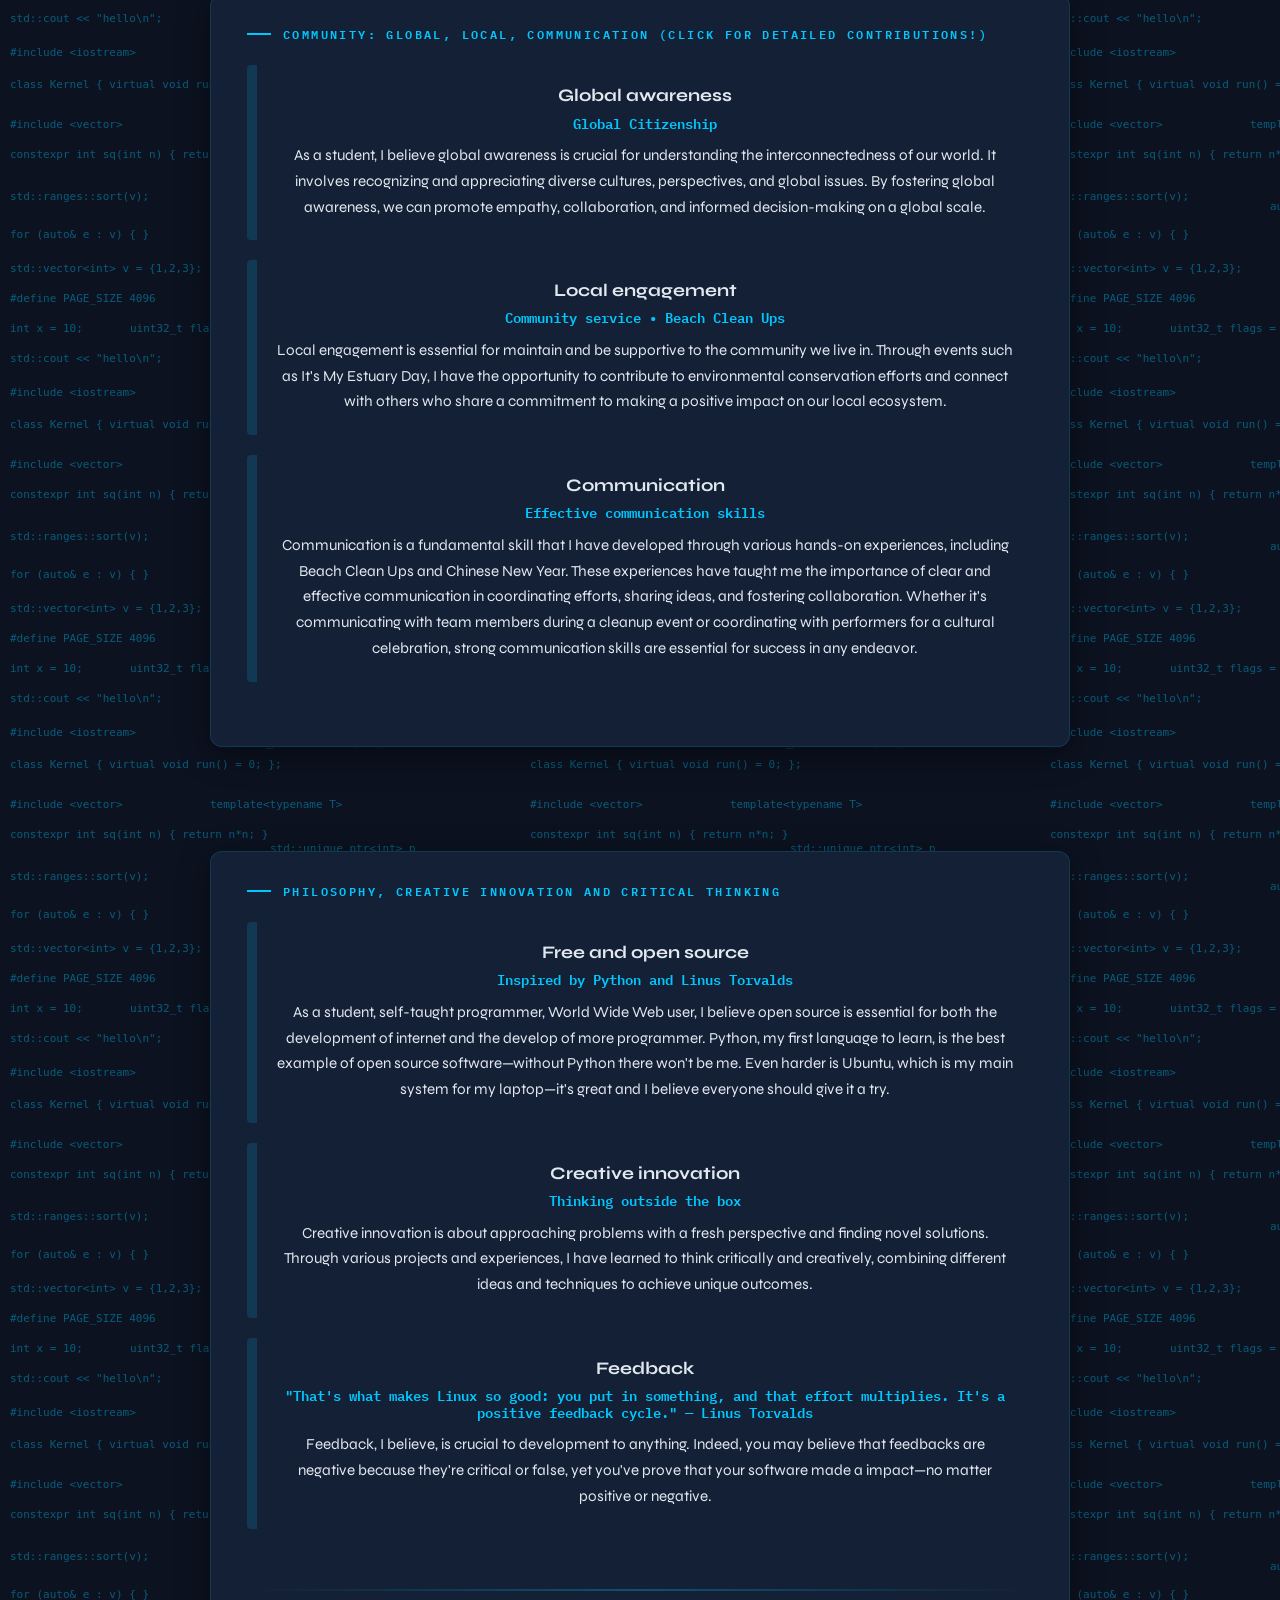
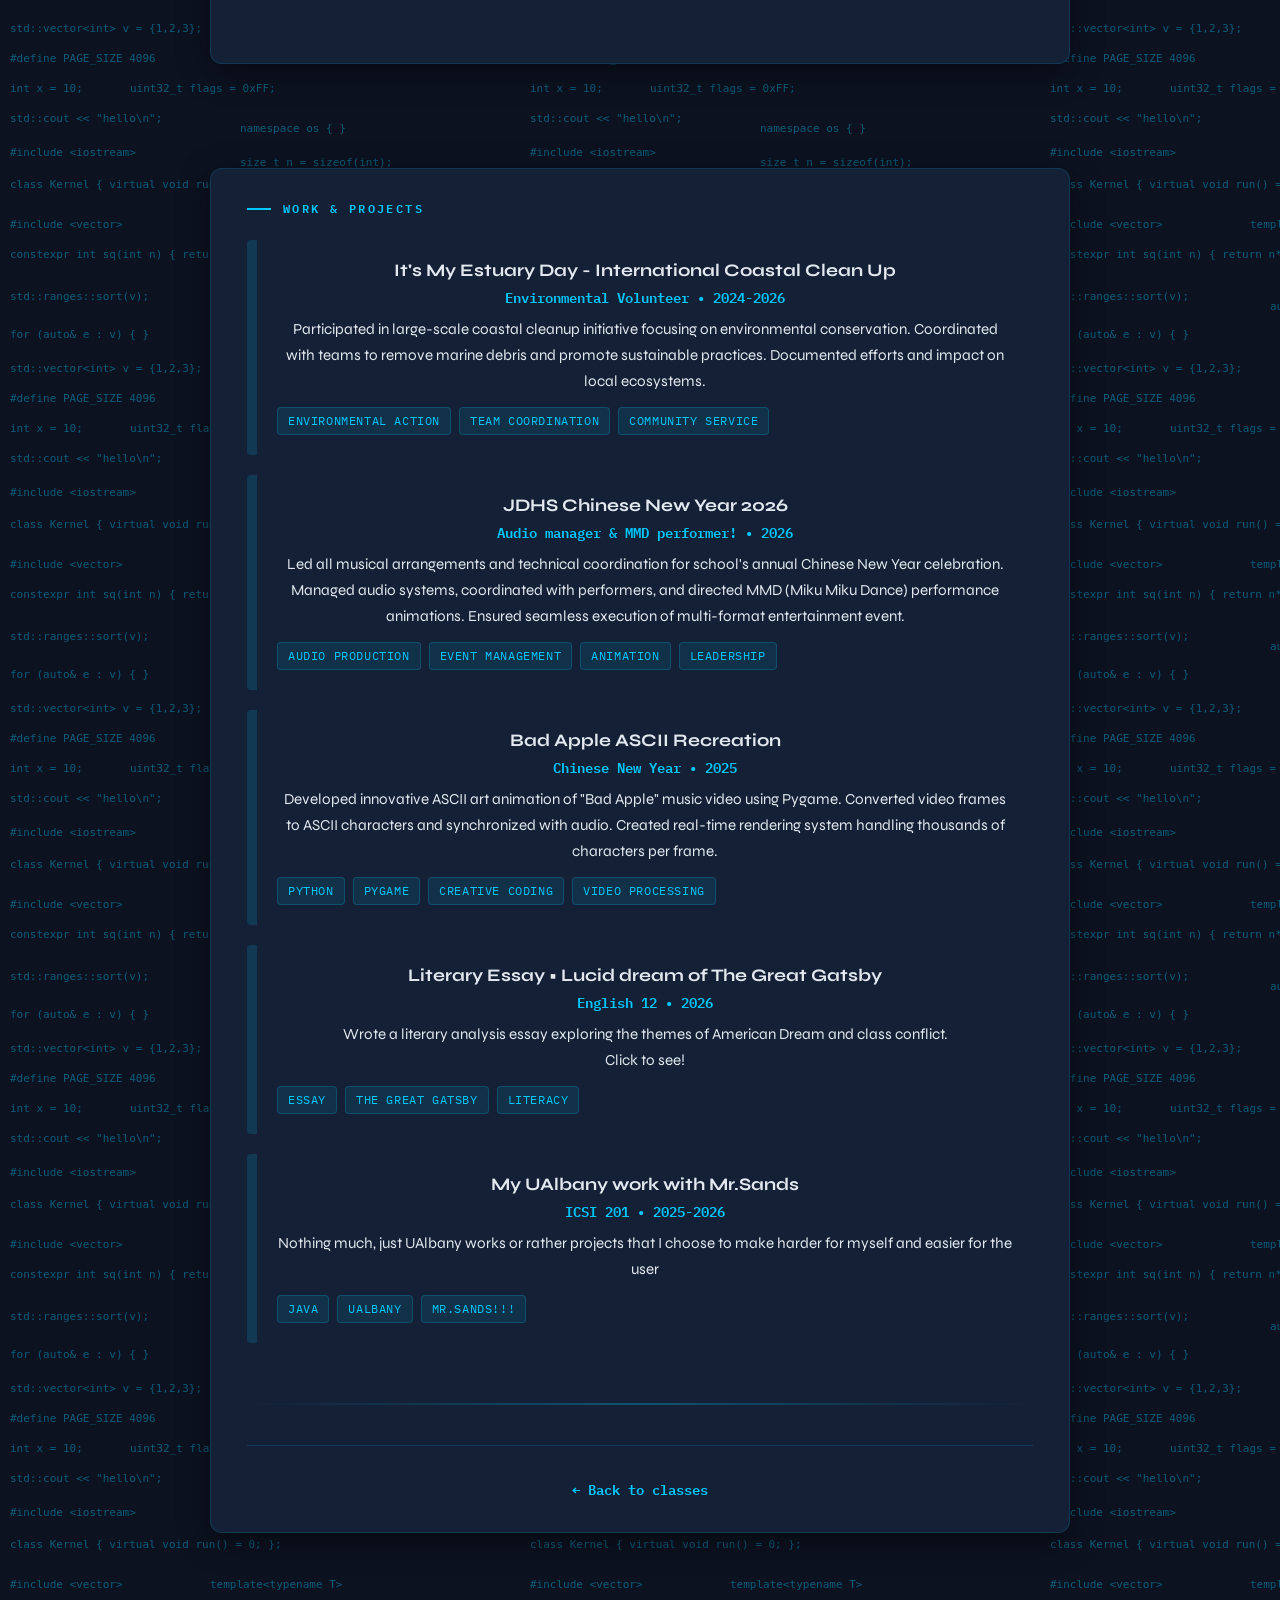
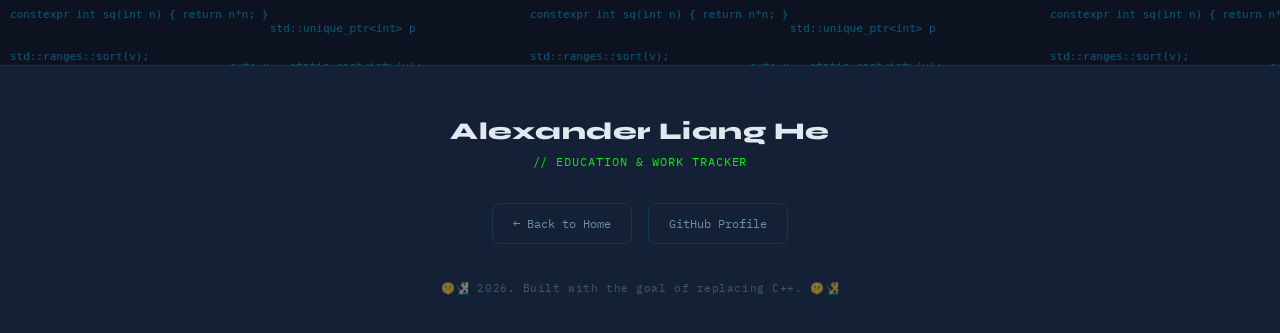
==== commit 5aad64e6: "Added Dewey Requirements" ====
--- a/education.html
+++ b/education.html
@@ -50,13 +50,10 @@
                         <a class="nav-link" href="#classes">Academic</a>
                     </li>
                     <li class="nav-item nav-item-active">
-                        <a href="#" class="nav-link">Global awareness</a>
+                        <a href="#community" class="nav-link">Global/Local awareness</a>
                     </li>
                     <li class="nav-item nav-item-active">
-                        <a href="#" class="nav-link">Philosophy</a>
-                    </li>
-                    <li class="nav-item nav-item-active">
-                        <a href="#" class="nav-link">Community</a>
+                        <a href="#philosophy" class="nav-link">Philosophy</a>
                     </li>
                     <li class="nav-item nav-item-active">
                         <a class="nav-link" href="#work">Experience</a>
@@ -80,7 +77,7 @@
                     <p>Pre-Calculus essentially focused on strengthening my already solid foundation in mathematical
                         topics such as Algebra and Trigonometry. Moreover, I learned Calculus fundamentals!</p>
                     <div class="class-meta">
-                        <div class="class-meta-item">>Make myself hate Java even more?!?
+                        <div class="class-meta-item">
                             <span class="class-meta-label">Institution:</span>
                             <span>John Dewey High School</span>
                         </div>
@@ -160,8 +157,67 @@
             </div>
         </div>
 
-        <div class="intro education-section" id="awareness">
-            
+        <div class="intro education-section" id="community">
+            <h2 class="section-title">Community: Global, Local, Communication (Click for detailed contributions!)</h2>
+            <div class="work-container">
+                <div class="work">
+                    <h2>Global awareness</h2>
+                    <h3>Global Citizenship</h3>
+                    <p>
+                        As a student, I believe global awareness is crucial for understanding the interconnectedness of our world. It involves recognizing and appreciating diverse cultures, perspectives, and global issues. By fostering global awareness, we can promote empathy, collaboration, and informed decision-making on a global scale.
+                    </p>
+                </div>
+                <div class="work" onclick="openModal('work-estuary-modal')">
+                    <h2>Local engagement</h2>
+                    <h3>Community service • Beach Clean Ups</h3>
+                    <p>
+                        Local engagement is essential for maintain and be supportive to the community we live in. Through events such as It's My Estuary Day, I have the opportunity to contribute to environmental conservation efforts and connect with others who share a commitment to making a positive impact on our local ecosystem.
+                    </p>
+                </div>
+                <div class="work" onclick="openModal('work-cny-modal')">
+                    <h2>Communication</h2>
+                    <h3>Effective communication skills</h3>
+                    <p>
+                        Communication is a fundamental skill that I have developed through various hands-on experiences, including Beach Clean Ups and Chinese New Year.
+                        These experiences have taught me the importance of clear and effective communication in coordinating efforts, sharing ideas, and fostering collaboration. Whether it's communicating with team members during a cleanup event or coordinating with performers for a cultural celebration, strong communication skills are essential for success in any endeavor.
+                    </p>
+                </div>
+            </div>
+        </div>
+
+        <!-- PHILOSOPHY SECTION -->
+        <div class="intro education-section" id="philosophy">
+            <h2 class="section-title">Philosophy, creative innovation and critical thinking</h2>
+            <div class="work-container">
+                <div class="work">
+                    <h2>Free and open source</h2>
+                    <h3>Inspired by Python and Linus Torvalds</h3>
+                    <p>
+                        As a student, self-taught programmer, World Wide Web user, I believe open source is essential for both the development of internet
+                        and the develop of more programmer. Python, my first language to learn, is the best example of open source software—without Python
+                        there won't be me. Even harder is Ubuntu, which is my main system for my laptop—it's great and I believe everyone should give it a try.
+                    </p>
+                </div>
+                <div class="work">
+                    <h2>Creative innovation</h2>
+                    <h3>Thinking outside the box</h3>
+                    <p>
+                        Creative innovation is about approaching problems with a fresh perspective and finding novel solutions. Through various projects and experiences, I have learned to think critically and creatively, combining different ideas and techniques to achieve unique outcomes.
+                    </p>
+                </div>
+                <div class="work">
+                    <h2>Feedback</h2>
+                    <h3>"That's what makes Linux so good: you put in something, and that effort multiplies. It's a positive feedback cycle."
+                        — Linus Torvalds
+                    </h3>
+                    <p>
+                        Feedback, I believe, is crucial to development to anything. Indeed, you may believe that feedbacks are negative because they're critical or false, yet 
+                        you've prove that your software made a impact—no matter positive or negative.
+                    </p>
+                </div>
+            </div>
+            <div class="section-divider">
+            </div>
         </div>
 
         <!-- WORK SECTION -->
@@ -236,7 +292,7 @@
                     </div>
                 </div>
             </div>
-
+            <div class="section-divider"></div>
             <div class="section-redirect">
                 <p><a href="#classes" class="redirect-link">← Back to classes</a></p>
             </div>
--- a/styles/header.css
+++ b/styles/header.css
@@ -163,6 +163,7 @@
 
 .navbar-icon{
     margin-left: 5px;
+
 }
 
 .nav-item-active{
@@ -172,7 +173,7 @@
 
 .nav-item-active a{
     color: white;
-    font-size: 25px;
+    font-size: 18px;
     font-weight: 300;
     margin-right: 10px;
     font-family: var(--font-head);
@@ -180,7 +181,8 @@
 
 .nav-item-active a:hover{
     color: var(--accent);
-    font-size:25px;
+    font-size:18px;
+    font-weight: 500;
 }
 
 .nav-bg{
